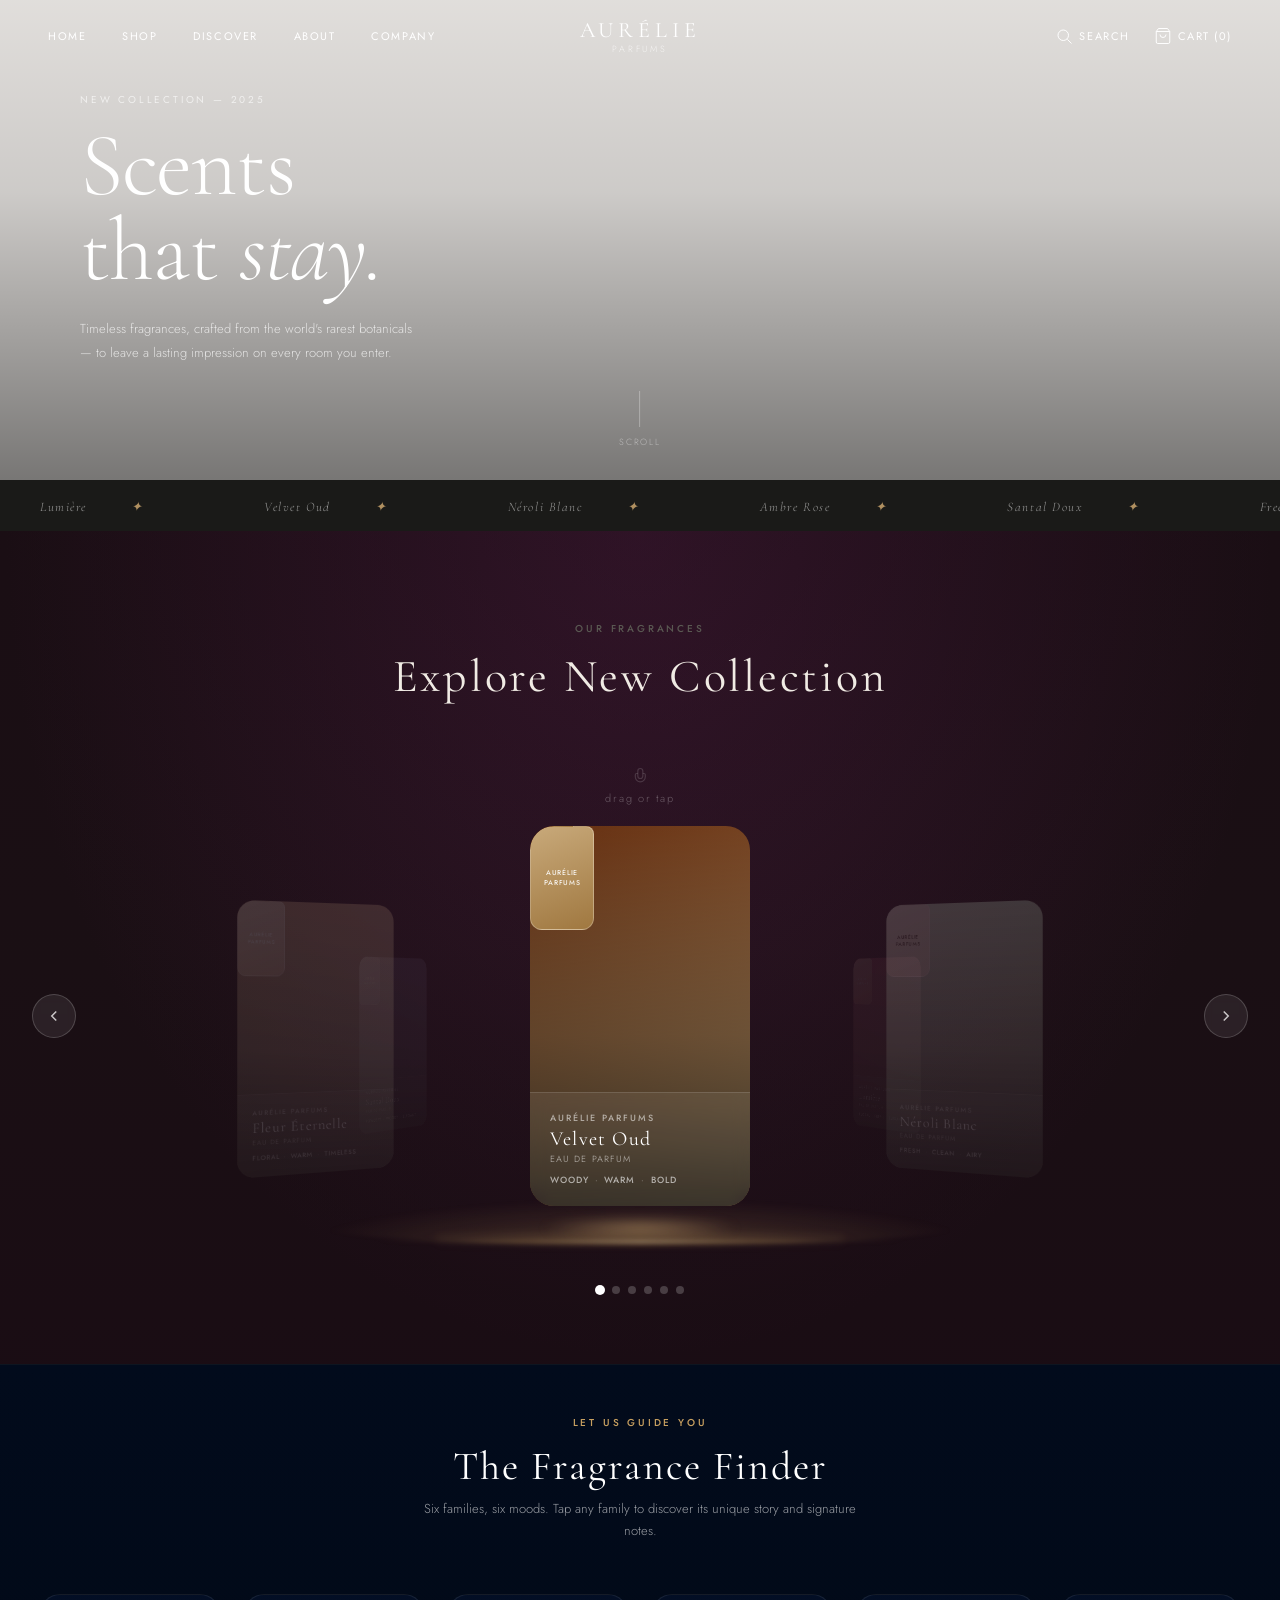
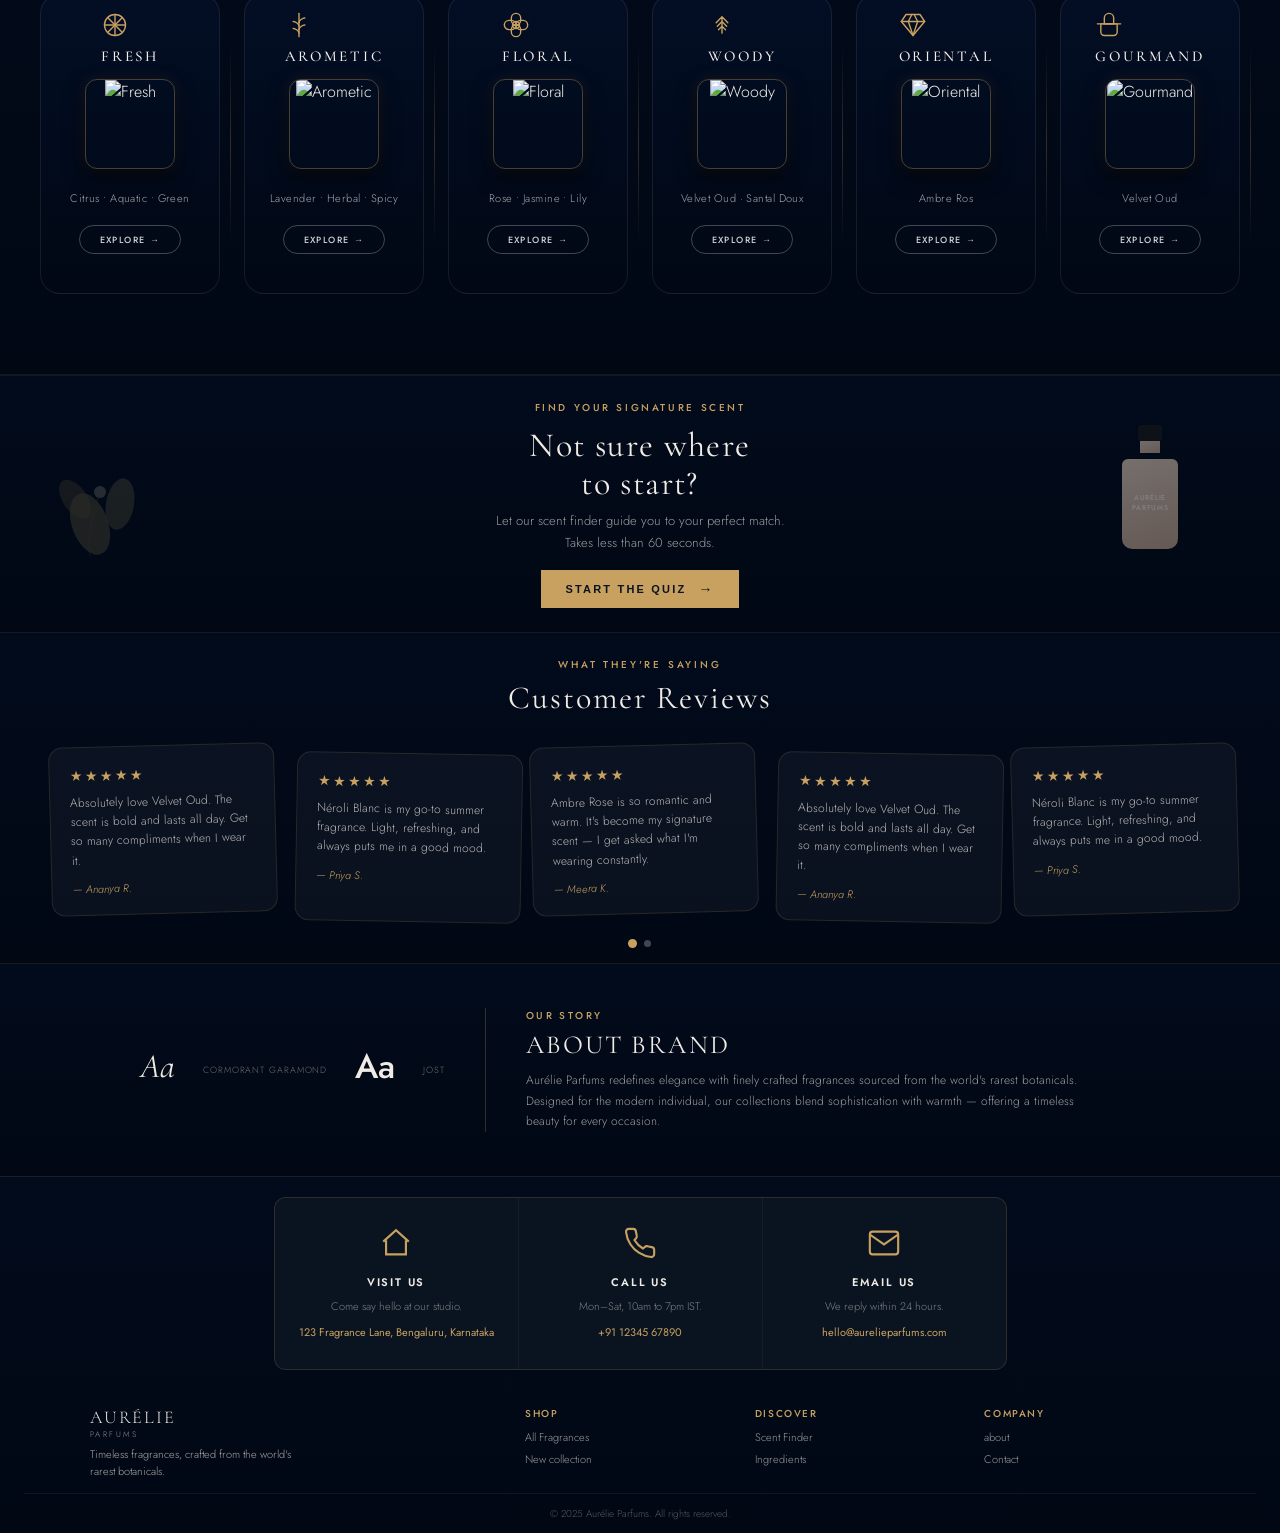
==== index.html @ 48ff84d4 "Add files via upload" ====
<!DOCTYPE html>
<html lang="en">
<head>
  <meta charset="UTF-8" />
  <meta name="viewport" content="width=device-width, initial-scale=1.0" />
  <title>Aurélie Parfums</title>
  <link rel="preconnect" href="https://fonts.googleapis.com" />
  <link rel="preconnect" href="https://fonts.gstatic.com" crossorigin />
  <link href="https://fonts.googleapis.com/css2?family=Cormorant+Garamond:ital,wght@0,300;0,400;0,500;1,300;1,400&family=Jost:wght@300;400;500&display=swap" rel="stylesheet" />
  <link rel="stylesheet" href="perfume.css">

  </head>
<body>
 
  <!-- ═══════════════════════════════════════════════ -->
  <!--  NAVBAR                                         -->
  <!-- ═══════════════════════════════════════════════ -->
  <nav id="navbar" class="transparent">
 
    <!-- Left links -->
    <div class="nav-left">
      <a href="index.html">Home</a>
      <a href="shop.html">Shop</a>
      <a href="#discover">Discover</a>
      <a href="#about-brand">about</a>
      <a href="#site-footer">company</a>
    </div>
 
    <!-- Center logo -->
    <a href="#" class="nav-logo">
      Aurélie
      <span>Parfums</span>
    </a>
 
    <!-- Right icons -->
    <div class="nav-right nav-text-links">
      <!-- Search -->
      <a href="#" class="nav-icon" aria-label="Search">
        <svg viewBox="0 0 24 24" aria-hidden="true">
          <circle cx="11" cy="11" r="7"/>
          <line x1="16.5" y1="16.5" x2="22" y2="22"/>
        </svg>
        Search
      </a>
     
      <!-- Cart -->
      <a href="#" class="nav-icon" aria-label="Cart">
        <svg viewBox="0 0 24 24" aria-hidden="true">
          <path d="M6 2L3 6v14a2 2 0 0 0 2 2h14a2 2 0 0 0 2-2V6l-3-4z"/>
          <line x1="3" y1="6" x2="21" y2="6"/>
          <path d="M16 10a4 4 0 0 1-8 0"/>
        </svg>
        Cart (0)
      </a>
    </div>
 
    <!-- Mobile hamburger -->
    <button class="hamburger" id="hamburger" aria-label="Open menu" aria-expanded="false">
      <span></span>
      <span></span>
      <span></span>
    </button>
  </nav>
 
  <!-- ═══════════════════════════════════════════════ -->
  <!--  MOBILE MENU DRAWER                             -->
  <!-- ═══════════════════════════════════════════════ -->
  <div class="mobile-menu-backdrop" id="mobileMenuBackdrop"></div>

  <div class="mobile-menu" id="mobileMenu" role="dialog" aria-modal="true" aria-label="Navigation">
    <button class="mobile-close" id="mobileClose" aria-label="Close menu">&#x2715;</button>
    <a href="shop.html"        onclick="closeMobileMenu()">Shop</a>
    <a href="#discover"    onclick="closeMobileMenu()">Discover</a>
    <a href="#ingredients" onclick="closeMobileMenu()">Ingredients</a>
    <a href="#about-brand"     onclick="closeMobileMenu()">about</a>
  </div>
 
  <!-- ═══════════════════════════════════════════════ -->
  <!--  HERO SECTION                                   -->
  <!-- ═══════════════════════════════════════════════ -->
  <section class="hero" id="home" aria-label="Hero — Scents that stay">
 
    <!--
      ╔══════════════════════════════════════════════╗
      ║  REPLACE src WITH YOUR OWN VIDEO FILE PATH   ║
      ║  e.g. src="./videos/hero-perfume.mp4"        ║
      ║                                              ║
      ║  Tips:                                       ║
      ║  • Use .mp4 (H.264) for best compatibility   ║
      ║  • Add a .webm source for modern browsers    ║
      ║  • poster = first frame image (optional)     ║
      ║  • Ideal resolution: 1920×1080 or 2560×1440  ║
      ╚══════════════════════════════════════════════╝
    -->
    <video
      class="hero-video"
      id="heroVideo"
      autoplay
      muted
      loop
      playsinline
      preload="auto"
      
      aria-hidden="true"
    >
      <source src="img/video.mp4" type="video/mp4" />
      <source src="img/video.mp4" type="video/webm" />
    </video>
 
    <!-- gradient overlay -->
    <div class="hero-overlay" aria-hidden="true"></div>
 
    <!-- hero text + CTA -->
    <div class="hero-content">
      <div class="hero-text">
        <p class="hero-eyebrow">New collection — 2025</p>
 
        <h1 class="hero-headline">
          Scents<br>
          that <em>stay.</em>
        </h1>
 
        <p class="hero-sub">
          Timeless fragrances, crafted from the world's rarest botanicals — to leave a lasting impression on every room you enter.
        </p>
 
        
      </div>
 
      
 
  
 
    <!-- scroll cue -->
    <div class="scroll-hint" aria-hidden="true">
      <div class="scroll-line"></div>
      Scroll
    </div>
 
  </section>
 
  <!-- ═══════════════════════════════════════════════ -->
  <!--  MARQUEE STRIP                                  -->
  <!-- ═══════════════════════════════════════════════ -->
  <div class="marquee-strip" aria-hidden="true">
    <div class="marquee-track">
      <!-- duplicated so it loops seamlessly -->
      <span>Lumière <span class="marquee-dot">✦</span></span>
      <span>Velvet Oud <span class="marquee-dot">✦</span></span>
      <span>Néroli Blanc <span class="marquee-dot">✦</span></span>
      <span>Ambre Rose <span class="marquee-dot">✦</span></span>
      <span>Santal Doux <span class="marquee-dot">✦</span></span>
      <span>Free shipping on orders over ₹1500 <span class="marquee-dot">✦</span></span>
      <span>Sample with every order <span class="marquee-dot">✦</span></span>
      <span>Lumière <span class="marquee-dot">✦</span></span>
      <span>Velvet Oud <span class="marquee-dot">✦</span></span>
      <span>Néroli Blanc <span class="marquee-dot">✦</span></span>
      <span>Ambre Rose <span class="marquee-dot">✦</span></span>
      <span>Santal Doux <span class="marquee-dot">✦</span></span>
      <span>Free shipping on orders over ₹1500 <span class="marquee-dot">✦</span></span>
      <span>Sample with every order <span class="marquee-dot">✦</span></span>
    </div>
  </div>

  <!-- ═══════════════════════════════════════════════
     3D COLLECTION CAROUSEL
═══════════════════════════════════════════════ -->
<section id="collection">

  <!--
  ╔══════════════════════════════════════════════════════╗
  ║  BACKGROUND VIDEO                                    ║
  ║  ★ Replace src with your video file                  ║
  ║    e.g. src="img/collection-bg.mp4"                  ║
  ║  Keep autoplay muted loop playsinline — required     ║
  ╚══════════════════════════════════════════════════════╝
  -->
  <video
    class="collection-bg-video"
    autoplay muted loop playsinline
    aria-hidden="true"
  >
    <source src="img2/12426698-uhd_3840_2160_30fps.mp4" type="video/mp4" />
  </video>
  <div class="collection-bg-overlay" aria-hidden="true"></div>

  <p class="eyebrow">Our Fragrances</p>
  <h2 class="section-title" style="color:#f0ebe4">Explore New Collection</h2>

  <div class="carousel-stage" id="carouselStage">
    <div class="touch-hint" aria-hidden="true">
      <svg viewBox="0 0 24 24"><path d="M9 12c0 1.66 1.34 3 3 3s3-1.34 3-3V6c0-1.66-1.34-3-3-3S9 4.34 9 6v6z"/><path d="M15 9h1.5c.83 0 1.5.67 1.5 1.5V13c0 3.31-2.69 6-6 6s-6-2.69-6-6v-2.5C6 9.67 6.67 9 7.5 9H9"/></svg>
      drag or tap
    </div>
    <button class="c-arrow left"  id="cLeft"  aria-label="Previous"><svg viewBox="0 0 24 24"><polyline points="15 18 9 12 15 6"/></svg></button>
    <button class="c-arrow right" id="cRight" aria-label="Next"><svg viewBox="0 0 24 24"><polyline points="9 18 15 12 9 6"/></svg></button>

    <!-- ══════════════════════════════════════════════════════
         ★★★ PERFUME CARDS — ADD YOUR IMAGES HERE ★★★
         
         Each card has 2 image slots:
         
         [A] card-bg → full bleed BACKGROUND of the card
             Use a mood/floral/atmospheric photo
             style="background-image:url('img/lumiere-bg.jpg')"
             If no image: keep the gradient as fallback
         
         [B] card-bottle → your BOTTLE PHOTO (PNG preferred)
             <img class="card-bottle-img" src="img/lumiere.png">
             If no image: delete the <img> and uncomment
             the bottle-shape div below it
         
         data-id MUST match the key in PERFUMES{} in JS
    ═══════════════════════════════════════════════════════ -->

    <!-- ─── CARD 1 : Velvet Oud ─────────────────────── -->
    <div class="perf-card-3d" data-id="velvet-oud" tabindex="0" role="button" aria-label="Velvet Oud" aria-expanded="false">
      <!-- [A] BACKGROUND: change url() to your image path -->
      <div class="card-bg" style="background:linear-gradient(160deg,#6a3010,#c8a97a);
        /* ★ UNCOMMENT + change path when you have image:
        background-image:url('img/velvet-oud-bg.jpg');
        background-size:cover; background-position:center; */
      "></div>
      <div class="card-overlay"></div>
      <!-- [B] BOTTLE: replace src with your bottle photo -->
      <div class="card-bottle">
        <img class="card-bottle-img"
          src="img2/1.jpg"
          alt="Velvet Oud"
          onerror="this.style.display='none';this.nextElementSibling.style.display='flex'"
        />
        <!-- fallback shown if image missing -->
        <div class="card-bottle-shape" style="display:none;background:linear-gradient(160deg,#c8a97a,#a07840)">
          <div class="card-bottle-cap"></div>
          <span class="card-bottle-text">AURÉLIE<br>Parfums</span>
        </div>
      </div>
      <div class="card-label">
        <p class="card-brand">Aurélie Parfums</p>
        <p class="card-name">Velvet Oud</p>
        <p class="card-type">Eau de Parfum</p>
        <div class="card-tags">
          <span class="card-tag">Woody</span><span class="card-tag">Warm</span><span class="card-tag">Bold</span>
        </div>
      </div>
    </div>

    <!-- ─── CARD 2 : Néroli Blanc ──────────────────── -->
    <div class="perf-card-3d" data-id="neroli-blanc" tabindex="0" role="button" aria-label="Néroli Blanc" aria-expanded="false">
      <div class="card-bg" style="background:linear-gradient(160deg,#d0e8d0,#cfc4b4);
        /* ★ background-image:url('img/neroli-bg.jpg'); */
      "></div>
      <div class="card-overlay"></div>
      <div class="card-bottle">
        <img class="card-bottle-img" src="img2/2.jpg" alt="Néroli Blanc"
          onerror="this.style.display='none';this.nextElementSibling.style.display='flex'" />
        <div class="card-bottle-shape" style="display:none;background:linear-gradient(160deg,#e8e0d4,#cfc4b4)">
          <div class="card-bottle-cap"></div>
          <span class="card-bottle-text" style="color:rgba(60,50,40,0.9)">AURÉLIE<br>Parfums</span>
        </div>
      </div>
      <div class="card-label">
        <p class="card-brand">Aurélie Parfums</p>
        <p class="card-name">Néroli Blanc</p>
        <p class="card-type">Eau de Parfum</p>
        <div class="card-tags">
          <span class="card-tag">Fresh</span><span class="card-tag">Clean</span><span class="card-tag">Airy</span>
        </div>
      </div>
    </div>

    <!-- ─── CARD 3 : Lumière  (BEST SELLER) ───────── -->
    <div class="perf-card-3d featured" data-id="lumiere" tabindex="0" role="button" aria-label="Lumière" aria-expanded="false">
      
      <div class="card-bg" style="background:linear-gradient(160deg,#c85070,#f5c4b3);
        /* ★ background-image:url('img/lumiere-bg.jpg'); */
      "></div>
      <div class="card-overlay"></div>
      <div class="card-bottle">
        <img class="card-bottle-img" src="img2/3.jpg" alt="Lumière"
          onerror="this.style.display='none';this.nextElementSibling.style.display='flex'" />
        <div class="card-bottle-shape" style="display:none;background:linear-gradient(160deg,#f5c4b3,#e09080)">
          <div class="card-bottle-cap"></div>
          <span class="card-bottle-text">AURÉLIE<br>Parfums</span>
        </div>
      </div>
      <div class="card-label">
        <p class="card-brand">Aurélie Parfums</p>
        <p class="card-name">Lumière</p>
        <p class="card-type">Eau de Parfum</p>
        <div class="card-tags">
          <span class="card-tag">Floral</span><span class="card-tag">Fresh</span><span class="card-tag">Elegant</span>
        </div>
      </div>
    </div>

    <!-- ─── CARD 4 : Ambre Rose ────────────────────── -->
    <div class="perf-card-3d" data-id="ambre-rose" tabindex="0" role="button" aria-label="Ambre Rose" aria-expanded="false">
      <div class="card-bg" style="background:linear-gradient(160deg,#c87840,#d4a870);
        /* ★ background-image:url('img/ambre-rose-bg.jpg'); */
      "></div>
      <div class="card-overlay"></div>
      <div class="card-bottle">
        <img class="card-bottle-img" src="img2/4.jpg" alt="Ambre Rose"
          onerror="this.style.display='none';this.nextElementSibling.style.display='flex'" />
        <div class="card-bottle-shape" style="display:none;background:linear-gradient(160deg,#d4a870,#b08040)">
          <div class="card-bottle-cap"></div>
          <span class="card-bottle-text">AURÉLIE<br>Parfums</span>
        </div>
      </div>
      <div class="card-label">
        <p class="card-brand">Aurélie Parfums</p>
        <p class="card-name">Ambre Rose</p>
        <p class="card-type">Eau de Parfum</p>
        <div class="card-tags">
          <span class="card-tag">Oriental</span><span class="card-tag">Warm</span><span class="card-tag">Romantic</span>
        </div>
      </div>
    </div>

    <!-- ─── CARD 5 : Santal Doux ──────────────────── -->
    <div class="perf-card-3d" data-id="santal-doux" tabindex="0" role="button" aria-label="Santal Doux" aria-expanded="false">
      <div class="card-bg" style="background:linear-gradient(160deg,#8878a8,#c8c0d8);
        /* ★ background-image:url('img/santal-bg.jpg'); */
      "></div>
      <div class="card-overlay"></div>
      <div class="card-bottle">
        <img class="card-bottle-img" src="img2/5.jpg" alt="Santal Doux"
          onerror="this.style.display='none';this.nextElementSibling.style.display='flex'" />
        <div class="card-bottle-shape" style="display:none;background:linear-gradient(160deg,#c8c0d8,#9888b8)">
          <div class="card-bottle-cap"></div>
          <span class="card-bottle-text">AURÉLIE<br>Parfums</span>
        </div>
      </div>
      <div class="card-label">
        <p class="card-brand">Aurélie Parfums</p>
        <p class="card-name">Santal Doux</p>
        <p class="card-type">Eau de Parfum</p>
        <div class="card-tags">
          <span class="card-tag">Powdery</span><span class="card-tag">Woody</span><span class="card-tag">Elegant</span>
        </div>
      </div>
    </div>

    <!-- ─── CARD 6 : Fleur Éternelle ──────────────── -->
    <div class="perf-card-3d" data-id="fleur-eternelle" tabindex="0" role="button" aria-label="Fleur Éternelle" aria-expanded="false">
      <div class="card-bg" style="background:linear-gradient(160deg,#c09878,#e8d4c0);
        /* ★ background-image:url('img/fleur-bg.jpg'); */
      "></div>
      <div class="card-overlay"></div>
      <div class="card-bottle">
        <img class="card-bottle-img" src="img2/6.jpg" alt="Fleur Éternelle"
          onerror="this.style.display='none';this.nextElementSibling.style.display='flex'" />
        <div class="card-bottle-shape" style="display:none;background:linear-gradient(160deg,#e8d4c0,#c8a890)">
          <div class="card-bottle-cap"></div>
          <span class="card-bottle-text">AURÉLIE<br>Parfums</span>
        </div>
      </div>
      <div class="card-label">
        <p class="card-brand">Aurélie Parfums</p>
        <p class="card-name">Fleur Éternelle</p>
        <p class="card-type">Eau de Parfum</p>
        <div class="card-tags">
          <span class="card-tag">Floral</span><span class="card-tag">Warm</span><span class="card-tag">Timeless</span>
        </div>
      </div>
    </div>

    <!-- platform base ring -->
    <div class="platform-base" aria-hidden="true">
      <div class="platform-ring"></div>
      <div class="platform-glow" id="platformGlow"></div>
    </div>
  </div><!-- /carousel-stage -->

  <div class="c-dots" id="cDots"></div>

  <!-- Expand panel -->
  <div id="expand-panel" role="region" aria-live="polite">
    <div class="expand-layout" id="expandLayout">
      <button class="expand-close" id="expandClose" aria-label="Close">&#x2715;</button>



      <div class="expand-features" id="expandFeatures">
        <div class="features-track" id="featuresTrack">

          <div class="feature-slide" id="fSlide1">
            <p class="expand-eyebrow"  id="expEyebrow">Eau de Parfum</p>
            <h3 class="expand-name"   id="expName">—</h3>
            <p class="expand-subtype" id="expSubtype">50ml · 100ml</p>
            <p class="expand-desc"    id="expDesc"></p>
            <div class="expand-notes" id="expNotes"></div>
            <div class="expand-price-row">
              <span class="expand-price" id="expPrice">₹4,200</span>
              <button class="btn-cart">Add to Cart</button>
              <button class="btn-sample">Try Sample · ₹299</button>
            </div>
          </div>

          <div class="feature-slide" id="fSlide2">
            <p class="slide-heading">Scent Pyramid</p>
            <p class="slide-sub">The notes journey</p>
            <div class="pyramid-row"><span class="pyramid-label">Top</span><div class="pyramid-tags" id="pyrTop"></div></div>
            <div class="pyramid-row"><span class="pyramid-label">Heart</span><div class="pyramid-tags" id="pyrHeart"></div></div>
            <div class="pyramid-row"><span class="pyramid-label">Base</span><div class="pyramid-tags" id="pyrBase"></div></div>
            <p class="pyramid-note" id="pyrNote"></p>
          </div>

          <div class="feature-slide" id="fSlide3">
            <p class="slide-heading">About this scent</p>
            <p class="slide-sub">Wear it your way</p>
            <div class="detail-grid" id="detailGrid"></div>
          </div>

        </div>

        
        <div class="scroll-hint-arrow" id="scrollHint">
          <svg viewBox="0 0 24 24"><polyline points="6 9 12 15 18 9"/></svg>scroll
        </div>
      </div>
    </div>
  </div>
</section>

<!-- ═══════════════════════════════════════════════
     fragrance finder
═══════════════════════════════════════════════ -->
<div id="discover">
<section id="fragrance-finder">
  <p class="ff-eyebrow">Let Us Guide You</p>
  <h2 class="ff-title">The Fragrance Finder</h2>
  <p class="ff-sub">Six families, six moods. Tap any family to discover its unique story and signature notes.</p>
 
  <div class="ff-stage" id="ffStage">
    <!-- Navigation arrows (hidden on desktop grid, shown on mobile track) -->
    <button class="ff-arrow left" id="ffLeft" aria-label="Previous"><svg viewBox="0 0 24 24"><polyline points="15 18 9 12 15 6"/></svg></button>
    <button class="ff-arrow right" id="ffRight" aria-label="Next"><svg viewBox="0 0 24 24"><polyline points="9 18 15 12 9 6"/></svg></button>
 
    <div class="ff-track" id="ffTrack">
 
  
<!-- FRESH -->
<div class="ff-card-wrap" data-id="fresh">

  <div class="ff-card">

    <!-- FRONT -->
    <div class="ff-face ff-front">

      <div class="ff-column">

        <div class="ff-header">
          <div class="ff-icon-svg">
            <svg viewBox="0 0 24 24"
                 fill="none"
                 stroke="currentColor"
                 stroke-width="1.2"
                 stroke-linecap="round"
                 stroke-linejoin="round">

              <circle cx="12" cy="12" r="9"/>
              <line x1="12" y1="3" x2="12" y2="21"/>
              <line x1="3" y1="12" x2="21" y2="12"/>
              <path d="M18.36 5.64L5.64 18.36"/>
              <path d="M18.36 18.36L5.64 5.64"/>

            </svg>
          </div>

          <h3 class="ff-family-title">
            FRESH
          </h3>
        </div>

        <div class="ff-image-wrap">
          <img class="ff-circle-img"
               src="img2/citrus_bg.jpg"
               alt="Fresh" />
        </div>

        <p class="ff-notes-text">
          Citrus • Aquatic • Green
        </p>

        <button class="ff-btn-explore"
                onclick="event.stopPropagation(); openFromResult('neroli-blanc')">
          EXPLORE →
        </button>

      </div>

    </div>

    <!-- BACK -->
    <div class="ff-face ff-back">

      <p class="ff-back-eyebrow">
        Floral Family
      </p>

      <h3 class="ff-back-title">
        Romantic &amp; Feminine
      </h3>

      <p class="ff-back-desc">
        Roses, jasmine and peony bloom into
        something graceful — soft confidence
        worn like a second skin.
      </p>

      <div class="ff-back-notes">
        <span class="ff-back-note">Rose</span>
        <span class="ff-back-note">Jasmine</span>
        <span class="ff-back-note">Peony</span>
      </div>

      <p class="ff-back-hint">
        Tap to flip back
      </p>

    </div>

  </div>

</div>

      
 
      <!-- AROMATIC -->
       
<div class="ff-card-wrap" data-id="arometic">

  <div class="ff-card">

    <!-- FRONT -->
    <div class="ff-face ff-front">

      <div class="ff-column">

        <div class="ff-header">
          <div class="ff-icon-svg">
            <svg viewBox="0 0 24 24" fill="none" stroke="currentColor" stroke-width="1.2" stroke-linecap="round" stroke-linejoin="round">
                <path d="M12 2v20"/>
                <path d="M17 6c-2 0-5 2-5 4"/>
                <path d="M7 9c2 0 5 2 5 4"/>
                <path d="M17 12c-2 0-5 2-5 4"/>
                <path d="M7 15c2 0 5 2 5 4"/>
              </svg>
          </div>

          <h3 class="ff-family-title">
            AROMETIC
          </h3>
        </div>

        <div class="ff-image-wrap">
          <img class="ff-circle-img"
               src="img2/powdery_bg.jpg"
               alt="Arometic" />
        </div>

        <p class="ff-notes-text">
          Lavender • Herbal • Spicy
        </p>

        <button class="ff-btn-explore"
                onclick="event.stopPropagation(); openFromResult('neroli-blanc')">
          EXPLORE →
        </button>

      </div>

    </div>

    <!-- BACK -->
    <div class="ff-face ff-back">

      <p class="ff-back-eyebrow">
        Arometic Family
      </p>

      <h3 class="ff-back-title">
        Herbal &amp; Grounding
      </h3>

      <p class="ff-back-desc">
        Lavender, sage and spice create a crisp, grounded aromatic
        signature — sharp yet calming.
      </p>

      <div class="ff-back-notes">
        <span class="ff-back-note">Lavender</span>
        <span class="ff-back-note">Sage</span>
        <span class="ff-back-note">Rosemary</span>
      </div>

      <p class="ff-back-hint">
        Tap to flip back
      </p>

    </div>

  </div>

</div>
 
      <!-- FLORAL -->

      <div class="ff-card-wrap" data-id="floral">

  <div class="ff-card">

    <!-- FRONT -->
    <div class="ff-face ff-front">

      <div class="ff-column">

        <div class="ff-header">
          <div class="ff-icon-svg">
              <svg viewBox="0 0 24 24" fill="none" stroke="currentColor" stroke-width="1.2" stroke-linecap="round" stroke-linejoin="round">
                <circle cx="12" cy="12" r="3"/>
                <path d="M12 2a4 4 0 0 1 4 4v2a4 4 0 0 1-8 0V6a4 4 0 0 1 4-4z"/>
                <path d="M12 22a4 4 0 0 1-4-4v-2a4 4 0 0 1 8 0v2a4 4 0 0 1-4 4z"/>
                <path d="M2 12a4 4 0 0 1 4-4h2a4 4 0 0 1 0 8H6a4 4 0 0 1-4-4z"/>
                <path d="M22 12a4 4 0 0 1-4 4h-2a4 4 0 0 1 0-8h2a4 4 0 0 1 4 4z"/>
              </svg>
          </div>

          <h3 class="ff-family-title">
            FLORAL
          </h3>
        </div>

        <div class="ff-image-wrap">
          <img class="ff-circle-img"
               src="img2/floral_bg.jpg"
               alt="Floral" />
        </div>

        <p class="ff-notes-text">
          Rose • Jasmine • Lily
        </p>

        <button class="ff-btn-explore"
                onclick="event.stopPropagation(); openFromResult('neroli-blanc')">
          EXPLORE →
        </button>

      </div>

    </div>

    <!-- BACK -->
    <div class="ff-face ff-back">

      <p class="ff-back-eyebrow">
        Floral Family
      </p>

      <h3 class="ff-back-title">
        Romantic &amp; Feminine
      </h3>

      <p class="ff-back-desc">
        Roses, jasmine and peony bloom into something graceful — soft confidence worn like a second skin
      </p>

      <div class="ff-back-notes">
        <span class="ff-back-note">Rose</span>
        <span class="ff-back-note">Jasmine</span>
        <span class="ff-back-note">Peony</span>
      </div>

      <p class="ff-back-hint">
        Tap to flip back
      </p>

    </div>

  </div>

</div>

      <!-- WOODY -->
      <div class="ff-card-wrap" data-id="woody">

  <div class="ff-card">

    <!-- FRONT -->
    <div class="ff-face ff-front">

      <div class="ff-column">

        <div class="ff-header">
          <div class="ff-icon-svg">
              
              <svg viewBox="0 0 24 24" fill="none" stroke="currentColor" stroke-width="1.2" stroke-linecap="round" stroke-linejoin="round">
                <path d="M12 19V5M12 5L7 10M12 5L17 10M12 9L8 13M12 9L16 13M12 13L9 16M12 13L15 16"/>
              </svg>
          </div>

          <h3 class="ff-family-title">
            WOODY
          </h3>
        </div>

        <div class="ff-image-wrap">
          <img class="ff-circle-img"
               src="img2/woody_bg.jpg"
               alt="Woody" />
        </div>

        <p class="ff-notes-text">
          Velvet Oud · Santal Doux
        </p>

        <button class="ff-btn-explore"
                onclick="event.stopPropagation(); openFromResult('neroli-blanc')">
          EXPLORE →
        </button>

      </div>

    </div>

    <!-- BACK -->
    <div class="ff-face ff-back">

      <p class="ff-back-eyebrow">
        Woody Family
      </p>

      <h3 class="ff-back-title">
        Grounded &amp; Powerful
      </h3>

      <p class="ff-back-desc">
        Ancient forests, rare oud and warm cedar — for those who command every room they enter.
        
      </p>

      <div class="ff-back-notes">
        <span class="ff-back-note">Oud</span>
        <span class="ff-back-note">Cedar</span>
        <span class="ff-back-note">Sandalwood</span>
      </div>

      <p class="ff-back-hint">
        Tap to flip back
      </p>

    </div>

  </div>

</div>

 
      <!-- ORIENTAL -->
      <div class="ff-card-wrap" data-id="oriental">

  <div class="ff-card">

    <!-- FRONT -->
    <div class="ff-face ff-front">

      <div class="ff-column">

        <div class="ff-header">
          <div class="ff-icon-svg">
             
              <svg viewBox="0 0 24 24" fill="none" stroke="currentColor" stroke-width="1.2" stroke-linecap="round" stroke-linejoin="round">
                <path d="M6 3h12l4 6-10 12L2 9z"/>
                <path d="M11 3L8 9l4 12 4-12-3-6"/>
                <path d="M2 9h20"/>
              </svg>
          </div>

          <h3 class="ff-family-title">
            ORIENTAL
          </h3>
        </div>

        <div class="ff-image-wrap">
          <img class="ff-circle-img"
               src="img2/oriental_bg.jpg"
               alt="Oriental" />
        </div>

        <p class="ff-notes-text">
          Ambre Ros
        </p>

        <button class="ff-btn-explore"
                onclick="event.stopPropagation(); openFromResult('neroli-blanc')">
          EXPLORE →
        </button>

      </div>

    </div>

    <!-- BACK -->
    <div class="ff-face ff-back">

      <p class="ff-back-eyebrow">
        Oriental Family
      </p>

      <h3 class="ff-back-title">
        Rich &amp; Seductive
      </h3>

      <p class="ff-back-desc">
        Warm amber, vanilla and exotic spice blend into something unforgettably intimate.
      </p>

      <div class="ff-back-notes">
        <span class="ff-back-note">Amber</span>
        <span class="ff-back-note">Vanilla</span>
        <span class="ff-back-note">Tonka</span>
      </div>

      <p class="ff-back-hint">
        Tap to flip back
      </p>

    </div>

  </div>

</div>

 
      <!-- GOURMAND -->
        <div class="ff-card-wrap" data-id="giurmand">

  <div class="ff-card">

    <!-- FRONT -->
    <div class="ff-face ff-front">

      <div class="ff-column">

        <div class="ff-header">
          <div class="ff-icon-svg">
              <svg viewBox="0 0 24 24" fill="none" stroke="currentColor" stroke-width="1.2" stroke-linecap="round" stroke-linejoin="round">
                <path d="M5 11h14v7a3 3 0 0 1-3 3H8a3 3 0 0 1-3-3v-7z"/>
                <path d="M12 2a4 4 0 0 1 4 4v5H8V6a4 4 0 0 1 4-4z"/>
                <line x1="2" y1="11" x2="22" y2="11"/>
              </svg>
          </div>

          <h3 class="ff-family-title">
            GOURMAND
          </h3>
        </div>

        <div class="ff-image-wrap">
          <img class="ff-circle-img"
               src="img2/Vanilla and Pink Pepper.jpg"
               alt="Gourmand" />
        </div>

        <p class="ff-notes-text">
          Velvet Oud 
        </p>

        <button class="ff-btn-explore"
                onclick="event.stopPropagation(); openFromResult('neroli-blanc')">
          EXPLORE →
        </button>

      </div>

    </div>

    <!-- BACK -->
    <div class="ff-face ff-back">

      <p class="ff-back-eyebrow">
        Gourmand Family
      </p>

      <h3 class="ff-back-title">
        Bold &amp; Intoxicating
      </h3>

      <p class="ff-back-desc">
        ardamom, black pepper and cinnamon ignite a fire that lingers long after you leave the room.
      </p>

      <div class="ff-back-notes">
        <span class="ff-back-note">Cardamon</span>
        <span class="ff-back-note">Pepper</span>
        <span class="ff-back-note">Cinnamon</span>
      </div>

      <p class="ff-back-hint">
        Tap to flip back
      </p>

    </div>

  </div>

</div>
</div>
</div>
 
  <div class="ff-dots" id="ffDots"></div>
</section>



<!-- ═══════════════════════════════════════════════
     QUIZ BANNER
═══════════════════════════════════════════════ -->
<div id="quiz-section">
  <div class="quiz-floral-left" aria-hidden="true">
    <svg class="floral-svg" viewBox="0 0 200 200" fill="none">
      <ellipse cx="60" cy="120" rx="18" ry="32" fill="#c8b8d8" opacity="0.7" transform="rotate(-20 60 120)"/>
      <ellipse cx="90" cy="100" rx="14" ry="26" fill="#d4c4e4" opacity="0.6" transform="rotate(10 90 100)"/>
      <ellipse cx="45" cy="95"  rx="12" ry="22" fill="#b8a8cc" opacity="0.5" transform="rotate(-35 45 95)"/>
      <circle cx="70" cy="88" r="6" fill="#fff" opacity="0.9"/>
      <path d="M60 152 Q55 130 70 88" stroke="#9a9690" stroke-width="1.2" fill="none" opacity="0.5"/>
    </svg>
  </div>
  <div class="quiz-floral-right" aria-hidden="true">
    <div style="position:relative;width:80px;height:130px;display:flex;align-items:center;justify-content:center">
      <div style="width:56px;height:90px;background:linear-gradient(160deg,#e8d4c0,#c8a890);border-radius:6px 6px 10px 10px;position:relative;display:flex;align-items:center;justify-content:center">
        <div style="position:absolute;top:-20px;left:50%;transform:translateX(-50%);width:20px;height:14px;background:linear-gradient(160deg,#e8d4c0,#c8a890);border-radius:3px 3px 0 0"></div>
        <div style="position:absolute;top:-34px;left:50%;transform:translateX(-50%);width:24px;height:16px;background:#1a1a18;border-radius:3px"></div>
        <span style="font-size:7px;font-weight:500;letter-spacing:0.1em;text-transform:uppercase;color:rgba(255,255,255,0.85);text-align:center;line-height:1.4">AURÉLIE<br>Parfums</span>
      </div>
    </div>
  </div>
  <div class="quiz-center">
    <p class="quiz-eyebrow">Find your signature scent</p>
    <h2 class="quiz-headline">Not sure where<br>to start?</h2>
    <p class="quiz-sub">Let our scent finder guide you to your perfect match.<br>Takes less than 60 seconds.</p>
    <button class="btn-quiz-start" id="openQuizBtn">Start the quiz <span class="arrow">→</span></button>
  </div>
</div>


<!-- ═══════════════════════════════════════════════
     QUIZ MODAL
═══════════════════════════════════════════════ -->
<div id="quiz-modal" role="dialog" aria-modal="true">
  <div class="quiz-box">
    <button class="quiz-box-close" id="closeQuizBtn">&#x2715;</button>
    <div class="quiz-progress-bar"><div class="quiz-progress-fill" id="quizProgress" style="width:20%"></div></div>
    <div class="quiz-step active" data-step="1">
      <p class="quiz-q-num">Question 1 of 5</p><p class="quiz-question">Who are you shopping for?</p>
      <div class="quiz-options">
        <button class="quiz-opt" data-val="women"><span class="quiz-opt-icon">🌸</span><span class="quiz-opt-text"><span class="quiz-opt-label">Myself — Women</span><span class="quiz-opt-hint">Feminine, personal choice</span></span></button>
        <button class="quiz-opt" data-val="men"><span class="quiz-opt-icon">🌿</span><span class="quiz-opt-text"><span class="quiz-opt-label">Myself — Men</span><span class="quiz-opt-hint">Masculine, personal choice</span></span></button>
        <button class="quiz-opt" data-val="gift-her"><span class="quiz-opt-icon">🎁</span><span class="quiz-opt-text"><span class="quiz-opt-label">A gift for her</span><span class="quiz-opt-hint">Someone special in your life</span></span></button>
        <button class="quiz-opt" data-val="gift-him"><span class="quiz-opt-icon">🎀</span><span class="quiz-opt-text"><span class="quiz-opt-label">A gift for him</span><span class="quiz-opt-hint">Someone special in your life</span></span></button>
        <button class="quiz-opt" data-val="unisex"><span class="quiz-opt-icon">✨</span><span class="quiz-opt-text"><span class="quiz-opt-label">We share everything</span><span class="quiz-opt-hint">A unisex signature scent</span></span></button>
      </div>
      <div class="quiz-nav"><span></span><button class="quiz-btn-next" data-next="2" disabled>Continue →</button></div>
    </div>
    <div class="quiz-step" data-step="2">
      <p class="quiz-q-num">Question 2 of 5</p><p class="quiz-question">What's your signature mood?</p>
      <div class="quiz-options">
        <button class="quiz-opt" data-val="romantic"><span class="quiz-opt-icon">🌸</span><span class="quiz-opt-text"><span class="quiz-opt-label">Soft &amp; Romantic</span><span class="quiz-opt-hint">"I want to feel delicate and dreamy"</span></span></button>
        <button class="quiz-opt" data-val="bold"><span class="quiz-opt-icon">🔥</span><span class="quiz-opt-text"><span class="quiz-opt-label">Bold &amp; Sensual</span><span class="quiz-opt-hint">"I want to leave a mark"</span></span></button>
        <button class="quiz-opt" data-val="fresh"><span class="quiz-opt-icon">🌿</span><span class="quiz-opt-text"><span class="quiz-opt-label">Fresh &amp; Free</span><span class="quiz-opt-hint">"I want to feel alive and light"</span></span></button>
        <button class="quiz-opt" data-val="warm"><span class="quiz-opt-icon">🕯️</span><span class="quiz-opt-text"><span class="quiz-opt-label">Warm &amp; Mysterious</span><span class="quiz-opt-hint">"I want depth and power"</span></span></button>
        <button class="quiz-opt" data-val="clean"><span class="quiz-opt-icon">☁️</span><span class="quiz-opt-text"><span class="quiz-opt-label">Clean &amp; Minimal</span><span class="quiz-opt-hint">"Effortless, put-together"</span></span></button>
      </div>
      <div class="quiz-nav"><button class="quiz-btn-back" data-prev="1">← Back</button><button class="quiz-btn-next" data-next="3" disabled>Continue →</button></div>
    </div>
    <div class="quiz-step" data-step="3">
      <p class="quiz-q-num">Question 3 of 5</p><p class="quiz-question">When do you wear fragrance most?</p>
      <div class="quiz-options">
        <button class="quiz-opt" data-val="everyday"><span class="quiz-opt-icon">☀️</span><span class="quiz-opt-text"><span class="quiz-opt-label">Morning / everyday</span><span class="quiz-opt-hint">Subtle, light, all-day wear</span></span></button>
        <button class="quiz-opt" data-val="work"><span class="quiz-opt-icon">💼</span><span class="quiz-opt-text"><span class="quiz-opt-label">Work &amp; meetings</span><span class="quiz-opt-hint">Professional, not overpowering</span></span></button>
        <button class="quiz-opt" data-val="evening"><span class="quiz-opt-icon">🌙</span><span class="quiz-opt-text"><span class="quiz-opt-label">Date nights &amp; evenings</span><span class="quiz-opt-hint">Bold, lasting, memorable</span></span></button>
        <button class="quiz-opt" data-val="occasion"><span class="quiz-opt-icon">🥂</span><span class="quiz-opt-text"><span class="quiz-opt-label">Special occasions</span><span class="quiz-opt-hint">Rare, luxurious, statement</span></span></button>
      </div>
      <div class="quiz-nav"><button class="quiz-btn-back" data-prev="2">← Back</button><button class="quiz-btn-next" data-next="4" disabled>Continue →</button></div>
    </div>
    <div class="quiz-step" data-step="4">
      <p class="quiz-q-num">Question 4 of 5</p><p class="quiz-question">Which notes speak to you?</p>
      <div class="quiz-options grid">
        <button class="quiz-opt" data-val="floral"><span class="quiz-opt-icon">🌹</span><span class="quiz-opt-text"><span class="quiz-opt-label">Floral</span><span class="quiz-opt-hint">Rose, Jasmine, Peony</span></span></button>
        <button class="quiz-opt" data-val="woody"><span class="quiz-opt-icon">🪵</span><span class="quiz-opt-text"><span class="quiz-opt-label">Woody</span><span class="quiz-opt-hint">Oud, Sandalwood, Cedar</span></span></button>
        <button class="quiz-opt" data-val="citrus"><span class="quiz-opt-icon">🍋</span><span class="quiz-opt-text"><span class="quiz-opt-label">Fresh &amp; Citrus</span><span class="quiz-opt-hint">Bergamot, Neroli, Green</span></span></button>
        <button class="quiz-opt" data-val="oriental"><span class="quiz-opt-icon">🌙</span><span class="quiz-opt-text"><span class="quiz-opt-label">Oriental</span><span class="quiz-opt-hint">Vanilla, Amber, Musk</span></span></button>
        <button class="quiz-opt" data-val="powdery"><span class="quiz-opt-icon">🌫️</span><span class="quiz-opt-text"><span class="quiz-opt-label">Powdery</span><span class="quiz-opt-hint">Iris, Violet, Soft Musk</span></span></button>
        <button class="quiz-opt" data-val="spicy"><span class="quiz-opt-icon">🌶️</span><span class="quiz-opt-text"><span class="quiz-opt-label">Spicy &amp; Warm</span><span class="quiz-opt-hint">Pepper, Cardamom, Cinnamon</span></span></button>
      </div>
      <div class="quiz-nav"><button class="quiz-btn-back" data-prev="3">← Back</button><button class="quiz-btn-next" data-next="5" disabled>Continue →</button></div>
    </div>
    <div class="quiz-step" data-step="5">
      <p class="quiz-q-num">Question 5 of 5</p><p class="quiz-question">How do you want to be remembered?</p>
      <div class="quiz-options">
        <button class="quiz-opt" data-val="garden"><span class="quiz-opt-icon">🌺</span><span class="quiz-opt-text"><span class="quiz-opt-label">"She smelled like a garden"</span><span class="quiz-opt-hint">Soft, floral, delicate trail</span></span></button>
        <button class="quiz-opt" data-val="owned"><span class="quiz-opt-icon">👑</span><span class="quiz-opt-text"><span class="quiz-opt-label">"Walked in and owned the room"</span><span class="quiz-opt-hint">Strong, authoritative, lasting</span></span></button>
        <button class="quiz-opt" data-val="magnetic"><span class="quiz-opt-icon">🧲</span><span class="quiz-opt-text"><span class="quiz-opt-label">"Something magnetic about them"</span><span class="quiz-opt-hint">Mysterious, warm, sensual</span></span></button>
        <button class="quiz-opt" data-val="sharp"><span class="quiz-opt-icon">💎</span><span class="quiz-opt-text"><span class="quiz-opt-label">"Clean, sharp, unforgettable"</span><span class="quiz-opt-hint">Crisp, precise, modern</span></span></button>
      </div>
      <div class="quiz-nav"><button class="quiz-btn-back" data-prev="4">← Back</button><button class="quiz-btn-next" data-next="result" disabled>See my matches →</button></div>
    </div>
    <div id="quiz-result">
      <p class="result-headline">Your perfect scents ✦</p>
      <p class="result-sub" id="resultSub">Based on your choices, we found these for you.</p>
      <div class="result-cards" id="resultCards"></div>
      <div class="quiz-retake"><button class="btn-retake" id="retakeBtn">Retake the quiz</button></div>
    </div>
  </div>
</div>
 
 
 <!-- REVIEWS -->
  <section id="reviews">
    <p class="eyebrow" style="color:#c8a060">What They're Saying</p>
    <h2 class="section-title" style="color:#f0ebe4;margin-bottom:24px">Customer Reviews</h2>
    <div class="reviews-stage" id="reviewsStage">
    <button class="reviews-arrow left" id="reviewsLeft" aria-label="Previous reviews">
      <svg viewBox="0 0 24 24"><polyline points="15 18 9 12 15 6"/></svg>
    </button>
    <button class="reviews-arrow right" id="reviewsRight" aria-label="Next reviews">
      <svg viewBox="0 0 24 24"><polyline points="9 18 15 12 9 6"/></svg>
    </button>

    
    <div class="reviews-track" id="reviewsTrack">
         <!-- PAGE 1 : first 5 -->
          
      <div class="review-card">
        <div class="review-stars">★★★★★</div>
        <p class="review-text">Absolutely love Velvet Oud. The scent is bold and lasts all day. Get so many compliments when I wear it.</p>
        <p class="review-author">— Ananya R.</p>
      </div>
      <div class="review-card">
        <div class="review-stars">★★★★★</div>
        <p class="review-text">Néroli Blanc is my go-to summer fragrance. Light, refreshing, and always puts me in a good mood.</p>
        <p class="review-author">— Priya S.</p>
      </div>
      <div class="review-card">
        <div class="review-stars">★★★★★</div>
        <p class="review-text">Ambre Rose is so romantic and warm. It's become my signature scent — I get asked what I'm wearing constantly.</p>
        <p class="review-author">— Meera K.</p>
      </div>
      <div class="review-card">
        <div class="review-stars">★★★★★</div>
        <p class="review-text">Absolutely love Velvet Oud. The scent is bold and lasts all day. Get so many compliments when I wear it.</p>
        <p class="review-author">— Ananya R.</p>
      </div>
      <div class="review-card">
        <div class="review-stars">★★★★★</div>
        <p class="review-text">Néroli Blanc is my go-to summer fragrance. Light, refreshing, and always puts me in a good mood.</p>
        <p class="review-author">— Priya S.</p>
      </div>
    
      
     
      <div class="review-card">
        <div class="review-stars">★★★★★</div>
        <p class="review-text">Ambre Rose is so romantic and warm. It's become my signature scent — I get asked what I'm wearing constantly.</p>
        <p class="review-author">— Meera K.</p>
      </div>
      <div class="review-card">
        <div class="review-stars">★★★★★</div>
        <p class="review-text">Ambre Rose is so romantic and warm. It's become my signature scent — I get asked what I'm wearing constantly.</p>
        <p class="review-author">— Meera K.</p>
      </div>
      <div class="review-card">
        <div class="review-stars">★★★★★</div>
        <p class="review-text">Absolutely love Velvet Oud. The scent is bold and lasts all day. Get so many compliments when I wear it.</p>
        <p class="review-author">— Ananya R.</p>
      </div>
      <div class="review-card">
        <div class="review-stars">★★★★★</div>
        <p class="review-text">Néroli Blanc is my go-to summer fragrance. Light, refreshing, and always puts me in a good mood.</p>
        <p class="review-author">— Priya S.</p>
      </div>
      <div class="review-card">
        <div class="review-stars">★★★★★</div>
        <p class="review-text">Ambre Rose is so romantic and warm. It's become my signature scent — I get asked what I'm wearing constantly.</p>
        <p class="review-author">— Meera K.</p>
      </div>
  
    </div>
    </div>
    
  
  <div class="reviews-dots" id="reviewsDots"></div>
  </section>
</div>
  <!-- ═══════════════════════════════════════════════
     ABOUT BRAND
═══════════════════════════════════════════════ -->

<section id="about-brand">

  <div class="about-brand-grid">

    <!-- LEFT: typography identity -->
    <div class="about-brand-type">
      <p class="about-type-sample about-type-1">Aa</p>
      <p class="about-type-label">Cormorant Garamond</p>
      <p class="about-type-sample about-type-2">Aa</p>
      <p class="about-type-label">Jost</p>
    </div>

    <!-- divider -->
    <div class="about-brand-divider"></div>

    <!-- RIGHT: brand description -->
    <div class="about-brand-text">
      <p class="about-brand-eyebrow">Our Story</p>
      <h2 class="about-brand-heading">About Brand</h2>
      <p class="about-brand-desc">
        Aurélie Parfums redefines elegance with finely crafted fragrances sourced from the world's rarest botanicals. Designed for the modern individual, our collections blend sophistication with warmth — offering a timeless beauty for every occasion.
      </p>
    </div>

  </div>
</section>

  <!-- FOOTER -->
  <section id="site-footer">

    <!-- CONTACT STRIP -->
  <div class="contact-strip">
    <div class="contact-item">
      <div class="contact-icon">
        <svg viewBox="0 0 24 24" fill="none" stroke="currentColor" stroke-width="1.5">
          <path d="M3 11l9-8 9 8"/>
          <path d="M5 10v10h14V10"/>
        </svg>
      </div>
      <p class="contact-label">Visit Us</p>
      <p class="contact-desc">Come say hello at our studio.</p>
      <p class="contact-detail">123 Fragrance Lane, Bengaluru, Karnataka</p>
    </div>

    <div class="contact-item">
      <div class="contact-icon">
        <svg viewBox="0 0 24 24" fill="none" stroke="currentColor" stroke-width="1.5">
          <path d="M22 16.92v3a2 2 0 0 1-2.18 2 19.79 19.79 0 0 1-8.63-3.07 19.5 19.5 0 0 1-6-6 19.79 19.79 0 0 1-3.07-8.67A2 2 0 0 1 4.11 2h3a2 2 0 0 1 2 1.72c.13.96.32 1.9.57 2.81a2 2 0 0 1-.45 2.11L8.09 9.91a16 16 0 0 0 6 6l1.27-1.14a2 2 0 0 1 2.11-.45c.91.25 1.85.44 2.81.57A2 2 0 0 1 22 16.92z"/>
        </svg>
      </div>
      <p class="contact-label">Call Us</p>
      <p class="contact-desc">Mon–Sat, 10am to 7pm IST.</p>
      <p class="contact-detail">+91 12345 67890</p>
    </div>

    <div class="contact-item">
      <div class="contact-icon">
        <svg viewBox="0 0 24 24" fill="none" stroke="currentColor" stroke-width="1.5">
          <path d="M4 4h16v16H4z" opacity="0"/>
          <rect x="2" y="4" width="20" height="16" rx="2"/>
          <path d="M22 6l-10 7L2 6"/>
        </svg>
      </div>
      <p class="contact-label">Email Us</p>
      <p class="contact-desc">We reply within 24 hours.</p>
      <p class="contact-detail">hello@aurelieparfums.com</p>
    </div>
  </div>

    <div class="footer-grid">
      <div class="footer-col">
        <p class="footer-logo">Aurélie<span>Parfums</span></p>
        <p class="footer-tagline">Timeless fragrances, crafted from the world's rarest botanicals.</p>
      </div>
      <div class="footer-col">
        <p class="footer-heading">Shop</p>
        <a href="shop.html">All Fragrances</a>
        <a href="index.html#collection">New collection</a>
      </div>
      <div class="footer-col">
        <p class="footer-heading">Discover</p>
        <a href="index.html#quiz-section">Scent Finder</a>
        <a href="index.html#fragrance-finder">Ingredients</a>
      </div>
      <div class="footer-col">
        <p class="footer-heading">Company</p>
        <a href="index.html#about-brand">about</a>
        <a href="index.html#footer">Contact</a>
      </div>
     
    </div>
    <p class="footer-bottom">© 2025 Aurélie Parfums. All rights reserved.</p>
  </section>
  
<!-- ═══════════════════════════════════════════════
     CHECKOUT MODAL
═══════════════════════════════════════════════ -->
<div id="checkout-modal" role="dialog" aria-modal="true">
  <div class="checkout-box">
    <button class="checkout-close" id="checkoutClose" aria-label="Close">&#x2715;</button>

    <h2 class="checkout-title">Checkout</h2>

    <!-- Order summary -->
    <div class="checkout-summary" id="checkoutSummary"></div>

    <!-- Delivery address -->
    <div class="checkout-section">
      <p class="checkout-section-title">Delivery Address</p>
      <input type="text" id="ckName" class="checkout-input" placeholder="Full Name" required>
      <input type="email" id="ckEmail" class="checkout-input" placeholder="Email Address" required>
      <input type="tel" id="ckPhone" class="checkout-input" placeholder="Phone Number" required>
      <textarea id="ckAddress" class="checkout-input checkout-textarea" placeholder="Full Address (House No, Street, Area)" required></textarea>
      <div class="checkout-row">
        <input type="text" id="ckCity" class="checkout-input" placeholder="City" required>
        <input type="text" id="ckPincode" class="checkout-input" placeholder="Pincode" required>
      </div>
    </div>

    <!-- Payment method -->
    <div class="checkout-section">
      <p class="checkout-section-title">Payment Method</p>
      <div class="checkout-payment-options">
        <label class="checkout-pay-opt">
          <input type="radio" name="payment" value="cod" checked>
          <span class="checkout-pay-label">Cash on Delivery</span>
          <span class="checkout-pay-hint">Pay when your order arrives</span>
        </label>
        <label class="checkout-pay-opt">
          <input type="radio" name="payment" value="upi">
          <span class="checkout-pay-label">UPI</span>
          <span class="checkout-pay-hint">Google Pay, PhonePe, Paytm</span>
        </label>
        <label class="checkout-pay-opt">
          <input type="radio" name="payment" value="card">
          <span class="checkout-pay-label">Credit / Debit Card</span>
          <span class="checkout-pay-hint">Visa, Mastercard, Rupay</span>
        </label>
        <label class="checkout-pay-opt">
          <input type="radio" name="payment" value="netbanking">
          <span class="checkout-pay-label">Net Banking</span>
          <span class="checkout-pay-hint">All major banks supported</span>
        </label>
      </div>

      <!-- UPI ID field — shown only when UPI selected -->
      <input type="text" id="ckUpiId" class="checkout-input checkout-conditional" placeholder="Enter UPI ID (e.g. name@upi)" style="display:none">

      <!-- Card fields — shown only when Card selected -->
      <div id="ckCardFields" class="checkout-conditional" style="display:none">
        <input type="text" class="checkout-input" placeholder="Card Number" maxlength="19">
        <div class="checkout-row">
          <input type="text" class="checkout-input" placeholder="MM/YY" maxlength="5">
          <input type="text" class="checkout-input" placeholder="CVV" maxlength="3">
        </div>
      </div>
    </div>

    <button class="checkout-place-order" id="checkoutPlaceOrder">Place Order</button>
  </div>
</div>
  <script src="perfume.js"></script>
  </body>
  </html>
---- perfume.css ----
/* ─── Reset ─────────────────────────────────────── */
    *, *::before, *::after { box-sizing: border-box; margin: 0; padding: 0; }
    html { scroll-behavior: smooth; }
    body {
      font-family: 'Jost', sans-serif;
      font-weight: 300;
      background: #faf7f4;
      color: #1a1a18;
      overflow-x: hidden;
    }
 
    /* ─── Tokens ─────────────────────────────────────── */
    :root {
      --cream:    #faf7f4;
      --ivory:    #f2ede6;
      --blush:    #e8d5c4;
      --dark:     #1a1a18;
      --mid:      #5a5852;
      --light:    #9a9690;
      --gold:     #b09060;
      --nav-h:    72px;
    }
 
    /* ─── NAVBAR ─────────────────────────────────────── */
    nav {
      position: fixed;
      top: 0; left: 0; right: 0;
      z-index: 100;
      height: var(--nav-h);
      display: flex;
      align-items: center;
      justify-content: space-between;
      padding: 0 48px;
      transition: background 0.4s ease, backdrop-filter 0.4s ease, box-shadow 0.4s ease;
    }
 
    /* transparent over hero */
    nav.transparent {
      background: transparent;
    }
 
    /* scrolled state — frosted glass */
    nav.scrolled {
      background: rgba(250, 247, 244, 0.88);
      backdrop-filter: blur(14px);
      -webkit-backdrop-filter: blur(14px);
      box-shadow: 0 1px 0 rgba(26,26,24,0.08);
    }
 
    /* left nav links */
    .nav-left {
      display: flex;
      align-items: center;
      gap: 36px;
      flex: 1;
    }
 
    .nav-left a,
    .nav-right a {
      font-family: 'Jost', sans-serif;
      font-size: 11px;
      font-weight: 400;
      letter-spacing: 0.14em;
      text-transform: uppercase;
      text-decoration: none;
      color: inherit;
      transition: opacity 0.2s;
    }
    .nav-left a:hover,
    .nav-right a:hover { opacity: 0.55; }
 
    /* over video — white text */
    nav.transparent .nav-left a,
    nav.transparent .nav-right a,
    nav.transparent .nav-logo,
    nav.transparent .nav-icon { color: #fff; }
 
    nav.transparent .nav-icon svg path,
    nav.transparent .nav-icon svg line,
    nav.transparent .nav-icon svg circle { stroke: #fff; }
 
    /* scrolled — dark text */
    nav.scrolled .nav-left a,
    nav.scrolled .nav-right a,
    nav.scrolled .nav-logo,
    nav.scrolled .nav-icon { color: var(--dark); }
 
    /* center logo */
    .nav-logo {
      font-family: 'Cormorant Garamond', serif;
      font-size: 22px;
      font-weight: 400;
      letter-spacing: 0.22em;
      text-transform: uppercase;
      text-decoration: none;
      color: inherit;
      flex: 1;
      text-align: center;
      line-height: 1;
    }
    .nav-logo span {
      display: block;
      font-size: 9px;
      font-family: 'Jost', sans-serif;
      letter-spacing: 0.32em;
      font-weight: 300;
      margin-top: 3px;
      opacity: 0.7;
    }
 
    /* right icons */
    .nav-right {
      display: flex;
      align-items: center;
      gap: 24px;
      flex: 1;
      justify-content: flex-end;
    }
    .nav-icon {
      cursor: pointer;
      display: flex;
      align-items: center;
      gap: 6px;
      font-size: 11px;
      font-weight: 400;
      letter-spacing: 0.12em;
      text-transform: uppercase;
      text-decoration: none;
      color: inherit;
      transition: opacity 0.2s;
    }
    .nav-icon:hover { opacity: 0.55; }
    .nav-icon svg { width: 18px; height: 18px; stroke-width: 1.3; fill: none; stroke: currentColor; }
 
    /* hamburger (mobile) */
    .hamburger {
      display: none;
      flex-direction: column;
      gap: 5px;
      cursor: pointer;
      padding: 4px;
    }
    .hamburger span {
      display: block;
      width: 22px;
      height: 1px;
      background: rgb(3, 26, 27);
      transition: transform 0.3s, opacity 0.3s;
    }
 
 
    /* ─── MOBILE NAV DRAWER ──────────────────────────── */
    .mobile-menu {
      display: none;
      position: fixed;
      inset: 0;
      background: var(--cream);
      z-index: 200;
      width: 120px;
      flex-direction: column;
      align-items: flex-start;
      justify-content: flex-start;
      gap: 20px;
      height: 160px;
      padding: 15px 32px 15px;
  box-shadow: -8px 0 24px rgba(0,0,0,0.15);
  transition: right 0.35s ease;
    }
    .mobile-menu-backdrop{
  display:none;
  position:fixed;
  inset:0;
  background:rgba(0,0,0,0.4);
  z-index:199;
}
.mobile-menu-backdrop.open{ display:block; }
    .mobile-menu.open { display: flex; left: 0; }
    .mobile-menu a {
      font-family: 'Cormorant Garamond', serif;
      font-size: 16px;
      font-weight: 150;
      letter-spacing: 0.08em;
      text-decoration: none;
      color: var(--dark);
      transition: opacity 0.2s;
    }
    .mobile-menu a:hover { opacity: 0.5; }
    .mobile-close {
      position: absolute;
      top: 14px; right: 14px;
      font-size: 14px;
      cursor: pointer;
      color: var(--dark);
      background: none;
      border: none;
      line-height: 1;
    }
 
    /* ─── HERO ───────────────────────────────────────── */
    .hero {
      position: relative;
      width: 100%;
      height: 100vh;
      min-height: 600px;
      overflow: hidden;
      display: flex;
      align-items: flex-end;
    }
 
    /* looping background video */
    .hero-video {
      position: absolute;
      inset: 0;
      width: 100%;
      height: 100%;
      object-fit: cover;
      object-position: center;
    }
 
    /* dark overlay so text is always readable */
    .hero-overlay {
      position: absolute;
      inset: 0;
      background: linear-gradient(
        to bottom,
        rgba(0,0,0,0.10) 0%,
        rgba(0,0,0,0.18) 40%,
        rgba(0,0,0,0.52) 100%
      );
    }
 
    /* hero content */
    .hero-content {
      position: relative;
      z-index: 2;
      width: 100%;
      padding: 0 80px 80px;
      display: flex;
      align-items: flex-end;
      justify-content: space-between;
    }
 
    .hero-text { max-width: 560px; }
 
    .hero-eyebrow {
      font-family: 'Jost', sans-serif;
      font-size: 10px;
      font-weight: 400;
      letter-spacing: 0.28em;
      text-transform: uppercase;
      color: rgba(255,255,255,0.65);
      margin-bottom: 16px;
    }
 
    .hero-headline {
      font-family: 'Cormorant Garamond', serif;
      font-size: clamp(52px, 7vw, 96px);
      font-weight: 300;
      line-height: 0.95;
      color: #fff;
      letter-spacing: -0.01em;
      margin-bottom: 24px;
    }
    .hero-headline em {
      font-style: italic;
      font-weight: 300;
    }
 
    .hero-sub {
      font-family: 'Jost', sans-serif;
      font-size: 13px;
      font-weight: 300;
      line-height: 1.8;
      color: rgba(255,255,255,0.72);
      max-width: 340px;
      margin-bottom: 36px;
    }
 
    .hero-cta-row {
      display: flex;
      align-items: center;
      gap: 28px;
    }
 
    /* primary CTA */
    .btn-hero-primary {
      display: inline-block;
      font-family: 'Jost', sans-serif;
      font-size: 10px;
      font-weight: 400;
      letter-spacing: 0.22em;
      text-transform: uppercase;
      text-decoration: none;
      color: var(--dark);
      background: #fff;
      padding: 14px 32px;
      transition: background 0.25s, color 0.25s;
    }
    .btn-hero-primary:hover {
      background: var(--dark);
      color: #fff;
    }
 
    /* ghost CTA */
    .btn-hero-ghost {
      display: inline-flex;
      align-items: center;
      gap: 10px;
      font-family: 'Jost', sans-serif;
      font-size: 10px;
      font-weight: 400;
      letter-spacing: 0.22em;
      text-transform: uppercase;
      text-decoration: none;
      color: rgba(255,255,255,0.8);
      transition: color 0.2s;
    }
    .btn-hero-ghost:hover { color: #fff; }
    .btn-hero-ghost .arrow-line {
      width: 32px;
      height: 1px;
      background: currentColor;
      transition: width 0.3s;
    }
    .btn-hero-ghost:hover .arrow-line { width: 44px; }
 
    /* right side — slide indicators */
    .hero-indicators {
      display: flex;
      flex-direction: column;
      align-items: flex-end;
      gap: 10px;
    }
    .indicator {
      font-family: 'Jost', sans-serif;
      font-size: 10px;
      font-weight: 300;
      letter-spacing: 0.14em;
      color: rgba(255,255,255,0.35);
      cursor: pointer;
      transition: color 0.2s;
      display: flex;
      align-items: center;
      gap: 10px;
    }
    .indicator::after {
      content: '';
      display: block;
      width: 20px;
      height: 1px;
      background: rgba(255,255,255,0.25);
      transition: width 0.3s, background 0.3s;
    }
    .indicator.active {
      color: rgba(255,255,255,0.9);
    }
    .indicator.active::after {
      width: 36px;
      background: rgba(255,255,255,0.8);
    }
 
    /* mute / unmute button */
    .video-control {
      position: absolute;
      bottom: 84px;
      left: 50%;
      transform: translateX(-50%);
      z-index: 3;
      background: rgba(255,255,255,0.12);
      border: 1px solid rgba(255,255,255,0.25);
      color: #fff;
      font-family: 'Jost', sans-serif;
      font-size: 9px;
      font-weight: 400;
      letter-spacing: 0.2em;
      text-transform: uppercase;
      padding: 8px 18px;
      cursor: pointer;
      display: flex;
      align-items: center;
      gap: 8px;
      transition: background 0.2s;
    }
    .video-control:hover { background: rgba(255,255,255,0.22); }
    .video-control svg { width: 14px; height: 14px; stroke: currentColor; fill: none; stroke-width: 1.5; }
 
    /* scroll hint */
    .scroll-hint {
      position: absolute;
      bottom: 32px;
      left: 50%;
      transform: translateX(-50%);
      z-index: 3;
      display: flex;
      flex-direction: column;
      align-items: center;
      gap: 8px;
      color: rgba(255,255,255,0.45);
      font-family: 'Jost', sans-serif;
      font-size: 9px;
      letter-spacing: 0.2em;
      text-transform: uppercase;
    }
    .scroll-line {
      width: 1px;
      height: 36px;
      background: rgba(255,255,255,0.3);
      animation: scrollPulse 2s ease-in-out infinite;
    }
    @keyframes scrollPulse {
      0%, 100% { opacity: 0.3; transform: scaleY(1); }
      50%       { opacity: 0.8; transform: scaleY(0.6); }
    }
 
    /* ─── MARQUEE STRIP (below hero) ────────────────── */
    .marquee-strip {
      background: var(--dark);
      color: rgba(255,255,255,0.55);
      padding: 14px 0;
      overflow: hidden;
      white-space: nowrap;
    }
    .marquee-track {
      display: inline-flex;
      animation: marquee 22s linear infinite;
    }
    .marquee-track span {
      font-family: 'Cormorant Garamond', serif;
      font-size: 13px;
      font-weight: 300;
      font-style: italic;
      letter-spacing: 0.12em;
      padding: 0 40px;
    }
    .marquee-dot {
      color: var(--gold);
      font-style: normal;
      font-size: 10px;
    }
    @keyframes marquee {
      0%   { transform: translateX(0); }
      100% { transform: translateX(-50%); }
    }
 
    /* ─── RESPONSIVE ─────────────────────────────────── */
    @media (max-width: 900px) {
      nav { padding: 0 24px; }
      .nav-left,
      .nav-right .nav-text-links { display: none; }
      .hamburger { display: flex; }
      .hero-content { padding: 0 28px 64px; flex-direction: column; align-items: flex-start; gap: 28px; }
      .hero-indicators { flex-direction: row; align-self: flex-start; }
      .indicator::after { display: none; }
      .video-control { left: 28px; transform: none; }
      .scroll-hint { display: none; }
    }
 
    @media (max-width: 480px) {
      .hero-cta-row { flex-direction: column; align-items: flex-start; gap: 18px; }
    }
    /* Hero */
.hero{ height:480px; min-height:480px; }
@media(max-width:960px){ .hero{ height:520px; } }
@media(max-width:640px){ .hero{ height:420px; } }
 
    /* ─── REDUCED MOTION ─────────────────────────────── */
    @media (prefers-reduced-motion: reduce) {
      .scroll-line { animation: none; }
      .marquee-track { animation: none; }
    }

 /*   
*,*::before,*::after{box-sizing:border-box;margin:0;padding:0}
html{scroll-behavior:smooth}
body{font-family:'Jost',sans-serif;font-weight:300;background:#1a1014;color:#f0ebe4;overflow-x:hidden}

:root{
  --cream:#faf7f4; --ivory:#f2ede6; --blush:#e8d5c4; --sand:#d4c4b0;
  --dark:#1a1014; --mid:#8a7a72; --light:#b0a090; --gold:#c8a060;
  --lavender:#e8e4f0;
}  */

/* ─── shared ─────────────────────────────── */
.eyebrow{font-family:'Jost',sans-serif;font-size:10px;font-weight:500;letter-spacing:0.28em;text-transform:uppercase;color:var(--mid);text-align:center;margin-bottom:12px}
.section-title{font-family:'Cormorant Garamond',serif;font-size:clamp(28px,4vw,46px);font-weight:400;letter-spacing:0.06em;text-align:center;color:#f0ebe4;margin-bottom:52px}

/* ═══════════════════════════════════════════════════════
   COLLECTION SECTION — background video
═══════════════════════════════════════════════════════ */
#collection{
  padding:70px 0 40px;
  background: radial-gradient(ellipse at 50% 0%,#3a1830 0%,#1a1014 70%);
  overflow:hidden;
  position:relative;
}
/* background video behind everything */
.collection-bg-video{
  position:absolute;
  inset:0;
  width:100%; height:100%;
  object-fit:cover;
  object-position:center;
  opacity:0.85;          /* adjust 0–1: lower = more subtle */
  z-index:0;
  pointer-events:none;
}
/* dark overlay so cards stay readable */
.collection-bg-overlay{
  position:absolute;
  inset:0;
  background:linear-gradient(
    to bottom,
    rgba(26,10,20,0.35) 0%,
    rgba(26,10,20,0.15) 50%,
    rgba(26,10,20,0.55) 100%
  );
  z-index:1;
  pointer-events:none;
}
/* everything inside section must be above video */
#collection .eyebrow,
#collection .section-title,
#collection .carousel-stage,
#collection .c-dots,
#collection #expand-panel { position:relative; z-index:2; }
 
/* ── perfume bottle image inside card ── */
.card-bottle-img{
   width:100%;
  height:100%;
  object-fit:cover;
  object-position:center;
  display:block;

  border-radius:18px;

  filter:
    drop-shadow(0 10px 30px rgba(0,0,0,0.45));

  transition:
    transform 1.2s cubic-bezier(0.2, 0.8, 0.2, 1),
    filter 0.5s ease;
}

 
.carousel-stage{
  position:relative;
  height:520px;
  width:100%;
  perspective:1200px;
  perspective-origin:50% 45%;
  display:flex;align-items:center;justify-content:center;
}



.perf-card-3d{
   left:50%;
  top:50%;

  margin-left:-110px;
  margin-top:-190px;

  backface-visibility:hidden;
  transform-style:preserve-3d;
  transform-style:preserve-3d;
  backface-visibility:hidden;
}
 
/* arrow buttons */
.c-arrow{
  position:absolute;top:50%;transform:translateY(-50%);
  z-index:20;
  width:44px;height:44px;border-radius:50%;
  background:rgba(255,255,255,0.08);
  border:1px solid rgba(255,255,255,0.18);
  color:rgba(255,255,255,0.75);
  display:flex;align-items:center;justify-content:center;
  cursor:pointer;transition:background 0.2s,color 0.2s;
  backdrop-filter:blur(4px);
}
.c-arrow:hover{background:rgba(255,255,255,0.18);color:#fff}
.c-arrow svg{width:18px;height:18px;stroke:currentColor;fill:none;stroke-width:2}
.c-arrow.left{left:32px}
.c-arrow.right{right:32px}
 
/* ── rotating platform base ── */
.platform-base{
  position:absolute;
  bottom:30px;left:50%;transform:translateX(-50%);
  width:680px;height:48px;
  pointer-events:none;
  z-index:1;
}
.platform-ring{
  position:absolute;
  bottom:0;left:50%;transform:translateX(-50%);
  width:680px;height:48px;
  border-radius:50%;
  background:radial-gradient(ellipse at 50% 100%,rgba(200,160,96,0.28) 0%,rgba(200,160,96,0.10) 40%,transparent 70%);
  filter:blur(2px);
}
.platform-ring::before{
  content:'';
  position:absolute;
  bottom:4px;left:10%;right:10%;
  height:1px;
  background:linear-gradient(to right,transparent,rgba(200,160,96,0.55) 30%,rgba(255,240,200,0.85) 50%,rgba(200,160,96,0.55) 70%,transparent);
  border-radius:50%;
}
.platform-ring::after{
  content:'';
  position:absolute;
  bottom:0;left:20%;right:20%;
  height:12px;
  background:radial-gradient(ellipse at 50% 0%,rgba(200,160,96,0.22) 0%,transparent 100%);
  filter:blur(3px);
}
/* glow under active card */
.platform-glow{
  position:absolute;
  bottom:8px;left:50%;transform:translateX(-50%);
  width:200px;height:20px;
  background:radial-gradient(ellipse,rgba(220,180,120,0.55) 0%,transparent 70%);
  filter:blur(6px);
  transition:opacity 0.4s ease;
}
 
/* touch hint icon at top */
.touch-hint{
  position:absolute;top:10px;left:50%;transform:translateX(-50%);
  color:rgba(255,255,255,0.3);font-size:11px;letter-spacing:0.16em;
  display:flex;flex-direction:column;align-items:center;gap:4px;
  pointer-events:none;
}
.touch-hint svg{width:20px;height:20px;stroke:currentColor;fill:none;stroke-width:1.4;opacity:0.5}
 
/* dots */
.c-dots{
  display:flex;justify-content:center;gap:8px;margin-top:10px;padding-bottom:8px;
}
.c-dot{
  width:8px;height:8px;border-radius:50%;
  background:rgba(255,255,255,0.2);
  cursor:pointer;transition:background 0.25s,transform 0.25s;border:none;padding:0;
}
.c-dot.active{background:#fff;transform:scale(1.25)}
 
/* ── single 3D card ── */
.perf-card-3d{
  position:absolute;
  width:220px;
  height:380px;
  border-radius:24px;
  overflow:hidden;
  cursor:pointer;
  transform-origin:center bottom;
  transition:transform 0.55s cubic-bezier(0.4,0,0.2,1),
             box-shadow 0.55s cubic-bezier(0.4,0,0.2,1),
             opacity 0.55s ease,
             filter 0.55s ease;
  will-change:transform;
  user-select:none;
}
 
/* card background image — full bleed */
.card-bg{
  position:absolute;inset:0;
  background-size:cover;background-position:center;
  transition:transform 0.6s ease;
}
.perf-card-3d:hover .card-bg{transform:scale(1.04)}
 
/* dark gradient overlay bottom */
.card-overlay{
  position:absolute;inset:0;
  background:linear-gradient(to bottom,rgba(0,0,0,0.05) 0%,rgba(0,0,0,0.35) 55%,rgba(0,0,0,0.78) 100%);
}
 
/* glass label panel */
.card-label{
  position:absolute;bottom:0;left:0;right:0;
  padding:18px 20px 20px;
  background:rgba(255,255,255,0.07);
  backdrop-filter:blur(8px);
  -webkit-backdrop-filter:blur(8px);
  border-top:1px solid rgba(255,255,255,0.12);
}
.card-brand{font-size:9px;font-weight:500;letter-spacing:0.22em;text-transform:uppercase;color:rgba(255,255,255,0.55);margin-bottom:4px}
.card-name{font-family:'Cormorant Garamond',serif;font-size:20px;font-weight:400;letter-spacing:0.06em;color:#fff;margin-bottom:2px;line-height:1.1}
.card-type{font-size:9px;font-weight:400;letter-spacing:0.12em;text-transform:uppercase;color:rgba(255,255,255,0.45);margin-bottom:8px}
.card-tags{display:flex;gap:6px;flex-wrap:wrap}
.card-tag{font-size:9px;font-weight:500;letter-spacing:0.1em;text-transform:uppercase;color:rgba(255,255,255,0.6)}
.card-tag+.card-tag::before{content:'·';margin-right:6px;opacity:0.4}
 
/* bottle inside card */

  
  
.card-bottle-shape{
  width:64px;height:104px;
  border-radius:8px 8px 12px 12px;
  display:flex;align-items:center;justify-content:center;
  flex-direction:column;gap:3px;
  position:relative;
  background:rgba(255,255,255,0.15);
  backdrop-filter:blur(4px);
  border:1px solid rgba(255,255,255,0.25);
}
.card-bottle-shape::before{
  content:'';position:absolute;top:-16px;left:50%;transform:translateX(-50%);
  width:24px;height:16px;background:inherit;border-radius:3px 3px 0 0;
  border:inherit;border-bottom:none;
}
.card-bottle-cap{position:absolute;top:-30px;left:50%;transform:translateX(-50%);width:28px;height:16px;background:rgba(180,150,100,0.9);border-radius:3px}
.card-bottle-text{font-size:7px;font-weight:500;letter-spacing:0.1em;text-transform:uppercase;color:rgba(255,255,255,0.85);text-align:center;line-height:1.5}
 
 

/* ═══════════════════════════════════════════════════════
   EXPAND PANEL — Flipkart style
═══════════════════════════════════════════════════════ */
#expand-panel{
  max-height:0;overflow:hidden;opacity:0;
  transition:max-height 0.6s cubic-bezier(0.4,0,0.2,1),opacity 0.4s ease;
  background:#f2ede6;
  border-top:1px solid #d4c4b0;
  border-bottom:1px solid #d4c4b0;
  color:#1a1a18;
}
#expand-panel.open{max-height:600px;opacity:1}
 
.expand-layout{
  display:block;
  height:60vh;
  max-width:800px;
  margin:0 auto;
  position:relative;
}
 
.expand-close{
  position:absolute;top:16px;right:16px;z-index:10;
  width:36px;height:36px;border-radius:50%;
  background:transparent;border:1px solid #d4c4b0;
  color:#5a5852;font-size:16px;cursor:pointer;
  display:flex;align-items:center;justify-content:center;
  transition:background 0.2s,color 0.2s;line-height:1;
}
.expand-close:hover{background:#1a1a18;color:#fff;border-color:#1a1a18}
 
/* left — media */
.expand-media{
  position:relative;background:#111;
  overflow:hidden;display:flex;align-items:center;justify-content:center;
  min-height:520px;
}
.expand-video{width:100%;height:100%;object-fit:cover;position:absolute;inset:0;opacity:0;transition:opacity 0.5s ease}
.expand-video.active{opacity:1}

.expand-product-img{
  width:100%;
  height:100%;
  object-fit:cover;
  object-position:center;
  display:block;
  position:relative;
  z-index:1;
}
/* right — infinite features scroll */
.expand-features{overflow:hidden;position:relative;background:#f2ede6;}
.features-track{will-change:transform;background:#f2ede6;}
.feature-slide{
  padding:44px 48px;min-height:0;
  display:flex;flex-direction:column;justify-content:center;

  color:#1a1a18;
}
.expand-eyebrow{font-size:10px;font-weight:500;letter-spacing:0.22em;text-transform:uppercase;color:#9a9690;margin-bottom:10px}
.expand-name{font-family:'Cormorant Garamond',serif;font-size:40px;font-weight:400;letter-spacing:0.06em;color:#1a1a18;margin-bottom:6px;line-height:1}
.expand-subtype{font-size:11px;font-weight:400;letter-spacing:0.18em;text-transform:uppercase;color:#9a9690;margin-bottom:20px}
.expand-desc{font-size:14px;font-weight:300;line-height:1.9;color:#5a5852;max-width:360px;margin-bottom:24px}
.expand-notes{display:flex;gap:8px;flex-wrap:wrap;margin-bottom:30px}
.note-tag{font-size:11px;font-weight:400;letter-spacing:0.08em;padding:5px 14px;border:1px solid #d4c4b0;border-radius:20px;color:#5a5852;background:rgba(255,255,255,0.6)}
.expand-price-row{display:flex;align-items:center;gap:16px;flex-wrap:wrap}
.expand-price{font-family:'Cormorant Garamond',serif;font-size:30px;font-weight:400;color:#1a1a18}
.btn-cart{background:#1a1a18;color:#fff;font-size:11px;font-weight:500;letter-spacing:0.18em;text-transform:uppercase;padding:13px 28px;border:none;cursor:pointer;transition:background 0.2s,transform 0.15s}
.btn-cart:hover{background:#3a3a36;transform:translateY(-1px)}
.btn-sample{background:transparent;color:#1a1a18;font-size:11px;font-weight:400;letter-spacing:0.16em;text-transform:uppercase;padding:12px 20px;border:1px solid #d4c4b0;cursor:pointer;transition:border-color 0.2s}
.btn-sample:hover{border-color:#1a1a18}
 
/* slide 2 — pyramid */
.slide-heading{font-family:'Cormorant Garamond',serif;font-size:28px;font-weight:400;letter-spacing:0.06em;color:#1a1a18;margin-bottom:4px}
.slide-sub{font-size:11px;font-weight:300;color:#9a9690;letter-spacing:0.14em;text-transform:uppercase;margin-bottom:28px}
.pyramid-row{display:flex;align-items:flex-start;gap:16px;margin-bottom:18px}
.pyramid-label{font-size:10px;font-weight:500;letter-spacing:0.2em;text-transform:uppercase;color:#9a9690;width:60px;padding-top:7px;flex-shrink:0}
.pyramid-tags{display:flex;gap:8px;flex-wrap:wrap}
.pyramid-tag{font-size:12px;font-weight:300;color:#5a5852;padding:6px 16px;background:rgba(255,255,255,0.7);border:1px solid #e0d4c4;border-radius:20px}
.pyramid-note{font-size:12px;color:#9a9690;margin-top:24px;line-height:1.8;font-style:italic}
.detail-grid{display:grid;grid-template-columns:1fr 1fr;gap:16px;margin-top:8px}
.detail-item{padding:16px 18px;background:rgba(255,255,255,0.7);border:1px solid #e0d4c4;border-radius:10px}
.detail-icon{font-size:22px;margin-bottom:8px}
.detail-title{font-size:10px;font-weight:500;letter-spacing:0.16em;text-transform:uppercase;color:#9a9690;margin-bottom:4px}
.detail-val{font-family:'Cormorant Garamond',serif;font-size:18px;font-weight:400;color:#1a1a18}
.detail-hint{font-size:11px;font-weight:300;color:#9a9690;margin-top:2px}
 
/* dots + scroll hint */
.features-dots{position:absolute;right:12px;top:50%;transform:translateY(-50%);display:flex;flex-direction:column;gap:7px;z-index:5}
.f-dot{width:6px;height:6px;border-radius:50%;background:#d4c4b0;cursor:pointer;transition:background 0.2s,transform 0.2s;border:none;padding:0}
.f-dot.active{background:#1a1a18;transform:scale(1.35)}
.scroll-hint-arrow{
  position:absolute;bottom:14px;left:50%;transform:translateX(-50%);
  font-size:10px;font-weight:400;letter-spacing:0.14em;text-transform:uppercase;
  color:#9a9690;display:flex;flex-direction:column;align-items:center;gap:5px;
  animation:bounceD 1.8s ease-in-out infinite;pointer-events:none;
}
.scroll-hint-arrow svg{width:16px;height:16px;stroke:#9a9690;fill:none;stroke-width:1.5}
@keyframes bounceD{0%,100%{opacity:0.4;transform:translateX(-50%) translateY(0)}50%{opacity:0.9;transform:translateX(-50%) translateY(5px)}}
 
#collection{ padding:90px 0 60px; }
.carousel-stage{ height:520px; }
.perf-card-3d{ width:220px; height:380px; margin-left:-110px; margin-top:-190px; }

@media(max-width:960px){
  #collection{ padding:40px 0 20px; }
  .carousel-stage{ height:420px; }
  .perf-card-3d{ width:180px; height:310px; margin-left:-90px; margin-top:-155px; }
  .platform-base, .platform-ring{ width:520px; }
}
@media(max-width:640px){
  #collection{ padding:40px 0 30px; }
  .carousel-stage{ height:340px; }
  .perf-card-3d{ width:150px; height:250px; margin-left:-75px; margin-top:-125px; }
  .platform-base, .platform-ring{ width:340px; }
}
@media(max-width:900px){
  #expand-panel.open{ max-height:75vh; }
  .expand-layout{ height:auto; max-height:75vh; }
  .feature-slide{ padding:28px 24px; min-height:auto; }
  .expand-name{ font-size:28px; }
  .detail-grid{ grid-template-columns:1fr; }
}

@media(max-width:480px){
  #expand-panel.open{ max-height:80vh; }
  .expand-media{ height:180px; }
  .feature-slide{ padding:20px 18px; }
  .expand-name{ font-size:22px; }
  .expand-desc{ font-size:12px; max-width:none; }
  .expand-price-row{ gap:10px; }
  .btn-cart, .btn-sample{ padding:10px 16px; font-size:10px; }
}


@media(max-width:640px){
  .card-label{ padding:12px 14px 14px; }
  .card-brand{ font-size:7px; margin-bottom:2px; }
  .card-name{ font-size:15px; margin-bottom:1px; }
  .card-type{ font-size:7px; margin-bottom:5px; }
  .card-tag{ font-size:7px; }
}
@media(max-width:400px){
  .card-label{ padding:10px 12px 12px; }
  .card-name{ font-size:13px; }
}
 
/* ═══════════════════════════════════════════════════════
   fragrance finder
 ═════════════════*/
#fragrance-finder {
  background: linear-gradient(180deg, #020b1c 0%, #010814 100%);
  color: #f5f0eb;
  padding: 50px 24px 60px;
  max-width: 100%;
  border-top: 1px solid rgba(255,255,255,0.05);
  border-bottom: 1px solid rgba(255,255,255,0.05);
  position: relative;
  z-index: 2;
}
 
.ff-eyebrow {
  font-size: 10px;
  font-weight: 500;
  letter-spacing: 0.28em;
  text-transform: uppercase;
  color: #c8a060;
  text-align: center;
  margin-bottom: 12px;
}
.ff-title {
  font-family: 'Cormorant Garamond', serif;
  font-size: clamp(28px, 3.6vw, 40px);
  font-weight: 400;
  letter-spacing: 0.05em;
  text-align: center;
  color: #fff;
  margin-bottom: 8px;
}
.ff-sub {
  font-size: 13px;
  font-weight: 300;
  color: rgba(255, 255, 255, 0.6);
  text-align: center;
  margin-bottom: 32px;
  max-width: 460px;
  margin-left: auto;
  margin-right: auto;
  line-height: 1.7;
}
 
.ff-stage {
  position: relative;
  overflow: hidden;
  padding: 20px 0;
  -webkit-mask-image: linear-gradient(to right, transparent 0%, black 6%, black 94%, transparent 100%);
  mask-image: linear-gradient(to right, transparent 0%, black 6%, black 94%, transparent 100%);
}
 
.ff-track {
  display: flex;
  gap: 16px;
  width: max-content;
  will-change: transform;
}
 
.ff-arrow {
  position: absolute;
  top: 50%;
  transform: translateY(-50%);
  z-index: 5;
  width: 38px;
  height: 38px;
  border-radius: 50%;
  background: rgba(255, 255, 255, 0.08);
  border: 1px solid rgba(255, 255, 255, 0.15);
  display: flex;
  align-items: center;
  justify-content: center;
  cursor: pointer;
  color: #fff;
  transition: all 0.2s ease;
  backdrop-filter: blur(4px);
}
.ff-arrow:hover {
  background: #fff;
  color: #020b1c;
}
.ff-arrow.left { left: 4px; }
.ff-arrow.right { right: 4px; }
.ff-arrow svg { width: 15px; height: 15px; stroke: currentColor; fill: none; stroke-width: 2; }
 
.ff-card-wrap {
  flex: 0 0 176px;
  height: 380px;
  perspective: 1000px;
}
/* ── single card — fixed perspective wrapper for the flip ── */
.ff-card {
  position: relative;
  width: 100%;
  height: 100%;
  transform-style: preserve-3d;
  transition: transform 0.8s cubic-bezier(0.4, 0.2, 0.2, 1);
  cursor: pointer;
}

.ff-card-wrap.flipped .ff-card{
  transform: rotateY(180deg);
}
.ff-card:hover{ box-shadow:0 16px 36px rgba(26,16,20,0.16); }

/* ── single card — fixed perspective wrapper for the flip ── */
.ff-face {
  position: absolute;
  inset: 0;
  backface-visibility: hidden;
  border-radius: 20px;
  background: linear-gradient(180deg, rgba(3, 15, 38, 0.95) 0%, rgba(1, 8, 20, 0.95) 100%);
  border: 1px solid rgba(255, 255, 255, 0.08);}

.ff-front {
  transform: rotateY(0deg);

}
.ff-back {
  transform: rotateY(180deg);
  justify-content: center;
  padding: 24px;
  display:flex;
  flex-direction:column;
  justify-content:center;
  align-items:center;
  text-align:center;

}

 
.ff-column {
  display: flex;
  flex-direction: column;
  align-items: center;
  text-align: center;
  padding: 16px 12px;
  position: relative;
  height: 100%;
}
 
.ff-icon-svg {
  width: 28px;
  height: 28px;
  margin-bottom: 8px;
  display: flex;
  align-items: center;
  justify-content: center;
  color: #c8a060;
  transition: transform 0.3s ease;
}
.ff-column:hover .ff-icon-svg {
  transform: translateY(-2px);
}
.ff-family-title {
  font-family: 'Cormorant Garamond', serif;
  font-size: 15px;
  font-weight: 500;
  letter-spacing: 0.18em;
  color: #f5f0eb;
  margin-bottom: 14px;
  text-transform: uppercase;
}
.ff-image-wrap {
  width: 90px;
  height: 90px;
  border-radius: 12px;
  overflow: hidden;
  margin-bottom: 16px;
  border: 1px solid rgba(200, 160, 96, 0.35);
  box-shadow: 0 8px 20px rgba(0, 0, 0, 0.6), 0 0 15px rgba(200, 160, 96, 0.1);
  perspective: 1000px;
}
.ff-circle-img {
  width: 100%;
  height: 100%;
  object-fit: cover;
  transition: transform 1.2s cubic-bezier(0.2, 0.8, 0.2, 1);
  transform-style: preserve-3d;
}
.ff-column:hover .ff-circle-img {
  transform: rotateY(360deg);
}
.ff-notes-text {
  font-family: 'Jost', sans-serif;
  font-size: 11px;
  font-weight: 300;
  color: rgba(255, 255, 255, 0.65);
  margin-bottom: 14px;
  letter-spacing: 0.04em;
  height: 26px;
  display: flex;
  align-items: center;
  justify-content: center;
}
.ff-btn-explore {
  font-family: 'Jost', sans-serif;
  font-size: 9px;
  font-weight: 500;
  letter-spacing: 0.16em;
  text-transform: uppercase;
  color: rgba(255, 255, 255, 0.8);
  background: transparent;
  border: 1px solid rgba(255, 255, 255, 0.25);
  padding: 7px 20px;
  border-radius: 20px;
  cursor: pointer;
  transition: all 0.3s ease;
}
.ff-btn-explore:hover {
  background: #fff;
  color: #020b1c;
  border-color: #fff;
  box-shadow: 0 4px 12px rgba(255, 255, 255, 0.15);
}

/* Back face descriptions */
.ff-back-eyebrow {
  font-size: 9px;
  font-weight: 600;
  letter-spacing: 0.18em;
  text-transform: uppercase;
  color: #c8a060;
  margin-bottom: 8px;
}
.ff-back-title {
  font-family: 'Cormorant Garamond', serif;
  font-size: 19px;
  font-weight: 500;
  color: #fff;
  margin-bottom: 12px;
  line-height: 1.15;
}
.ff-back-desc {
  font-size: 11px;
  font-weight: 300;
  line-height: 1.65;
  color: rgba(255, 255, 255, 0.7);
  margin-bottom: 16px;
}
.ff-back-notes {
  display: flex;
  flex-wrap: wrap;
  gap: 6px;
  justify-content: center;
  margin-bottom: 16px;
}
.ff-back-note {
  font-size: 9px;
  font-weight: 400;
  letter-spacing: 0.04em;
  padding: 3px 9px;
  border: 1px solid rgba(255, 255, 255, 0.2);
  border-radius: 14px;
  color: rgba(255, 255, 255, 0.85);
}
.ff-back-hint {
  font-size: 9px;
  letter-spacing: 0.12em;
  text-transform: uppercase;
  color: rgba(255, 255, 255, 0.4);
}
 
.ff-dots { display: flex; justify-content: center; gap: 7px; margin-top: 28px; }
.ff-dot { width: 6px; height: 6px; border-radius: 50%; background: rgba(255,255,255,0.25); border: none; cursor: pointer; transition: background .2s, transform .2s; }
.ff-dot.active { background: #fff; transform: scale(1.3); }
 
@media (min-width: 961px) {
  .ff-stage {
    mask-image: none;
    -webkit-mask-image: none;
    overflow: visible;
  }
  .ff-track {
    display: grid !important;
    grid-template-columns: repeat(6, 1fr) !important;
    gap: 24px !important;
    width: 100% !important;
    max-width: 1200px !important;
    margin: 0 auto !important;
    transform: none !important;
  }
  .ff-card-wrap {
    flex: none !important;
    width: 100% !important;
    height: 300px !important;
  }
  .ff-card-wrap.ff-clone {
  display: none !important;
}
  .ff-card-wrap:not(:last-child) .ff-column::after {
    content: '';
    position: absolute;
    right: -12px;
    top: 15%;
    bottom: 15%;
    width: 1px;
    background: linear-gradient(to bottom, transparent, rgba(200, 160, 96, 0.25) 50%, transparent);
  }
  .ff-arrow, .ff-dots {
    display: none !important;
  }
}
 
@media (max-width: 960px) {
  #fragrance-finder { padding: 40px 16px 50px; }
}
 

 @media (min-width: 641px) and (max-width: 960px) {
  .ff-card-wrap { height: 230px; }
  .ff-card-wrap.is-center { height: 240px; }

  .ff-image-wrap { width: 75px; height: 75px; margin-bottom: 10px; }
  .ff-column { padding: 14px 10px; }
  .ff-family-title { margin-bottom: 10px; font-size: 14px; }
  .ff-notes-text { margin-bottom: 10px; font-size: 10px; height: auto; }
  .ff-btn-explore { padding: 6px 16px; font-size: 8.5px; }

  .ff-back {
    padding: 16px 16px;
    gap: 3px;
    justify-content: flex-start;
  }
}

 
@media(max-width:640px){
  #fragrance-finder{ padding:30px 16px 40px; }
  .ff-card-wrap{ flex:0 0 140px; height:155px; }
  .ff-card-wrap.is-center{ flex:0 0 154px; height:165px; transform:translateY(-4px); }
  .ff-image-wrap{ width:60px; height:60px; margin-bottom:8px; }
  .ff-column{ padding:14px 10px; }
  .ff-family-title{ margin-bottom:10px; font: size 14px; }
  .ff-notes-text{ margin-bottom:10px; height:auto; font-size:10px; }
  .ff-btn-explore{ padding:6px 16px; font-size:8.5px; }
}
.ff-back {
    padding: 12px 12px;
    gap: 3px;
    justify-content: flex-start;
  }
  
  @media (max-width: 380px) {
  
  .ff-back-eyebrow { font-size: 5px !important; margin-bottom: 1px !important; }
  .ff-back-title { font-size: 10px !important; line-height: 0.9 !important; margin-bottom: 4px !important; }
  .ff-back-desc { font-size: 8px !important; line-height: 1.3 !important; margin-bottom: 5px !important; }
  .ff-back-notes { gap: 3px !important; margin-bottom: 4px !important; }
  .ff-back-note { font-size: 5px !important; padding: 1px 6px !important; }
  .ff-back-hint { font-size: 6.5px !important; }
}

/* ═══════════════════════════════════════════════════════
   QUIZ BANNER
═══════════════════════════════════════════════════════ */
#quiz-section{
  background: linear-gradient(180deg, #020b1c 0%, #010814 100%);
  padding:0;
  position:relative;
  overflow:hidden;
  min-height:220px;
  display:flex;
  align-items:center;
  border-top:1px solid rgba(200,160,96,0.1);
  border-bottom:1px solid rgba(200,160,96,0.1);
}
.quiz-floral-left,.quiz-floral-right{
  position:absolute; top:0; bottom:0; width:260px;
  display:flex; align-items:center; justify-content:center;
  overflow:hidden; pointer-events:none;
  opacity:0.5;
}
.quiz-floral-left{ left:0; }
.quiz-floral-right{ right:0; }
.floral-svg{ width:200px; height:200px; opacity:0.4; filter:sepia(1) saturate(2) hue-rotate(0deg) brightness(0.8); }

.quiz-center{ flex:1; text-align:center; padding:60px 280px; position:relative; z-index:2; }
.quiz-eyebrow{
  font-size:10px; font-weight:500; letter-spacing:0.26em; text-transform:uppercase;
  color:#c8a060; margin-bottom:12px;
}
.quiz-headline{
  font-family:'Cormorant Garamond',serif;
  font-size:clamp(28px,3.5vw,42px);
  font-weight:400; letter-spacing:0.04em;
  color:#f0ebe4; margin-bottom:14px; line-height:1.1;
}
.quiz-sub{
  font-size:13px; font-weight:300;
  color:rgba(240,235,228,0.65);
  margin-bottom:28px; line-height:1.7;
}
.btn-quiz-start{
  display:inline-flex; align-items:center; gap:12px;
  background:#c8a060; color:#0a1420;
  font-size:11px; font-weight:600; letter-spacing:0.2em; text-transform:uppercase;
  padding:15px 32px; border:none; cursor:pointer;
  transition:background 0.25s, gap 0.3s;
}
.btn-quiz-start:hover{ background:#e0b878; gap:18px; }
.btn-quiz-start .arrow{ font-size:14px; }

/* ═══════════════════════════════════════════════════════
   QUIZ MODAL
═══════════════════════════════════════════════════════ */
#quiz-modal{
  display:none; position:fixed; inset:0; z-index:1000;
  background:rgba(10,20,32,0.85);
  backdrop-filter:blur(6px); -webkit-backdrop-filter:blur(6px);
  align-items:center; justify-content:center;
}
#quiz-modal.open{ display:flex; }
.quiz-box{
  background:#0f2436;
  width:min(680px,94vw);
  max-height:90vh; overflow-y:auto;
  border-radius:12px;
  padding:52px 52px 44px;
  position:relative;
  border:1px solid rgba(200,160,96,0.2);
  animation:slideUp 0.4s cubic-bezier(0.4,0,0.2,1);
}
@keyframes slideUp{ from{ opacity:0; transform:translateY(32px); } to{ opacity:1; transform:translateY(0); } }

.quiz-box-close{
  position:absolute; top:20px; right:20px;
  background:none; border:none; font-size:22px;
  color:rgba(240,235,228,0.5); cursor:pointer; line-height:1;
  transition:color 0.2s;
}
.quiz-box-close:hover{ color:#f0ebe4; }

.quiz-progress-bar{
  height:2px; background:rgba(255,255,255,0.1);
  border-radius:2px; margin-bottom:36px; overflow:hidden;
}
.quiz-progress-fill{ height:100%; background:#c8a060; transition:width 0.5s ease; border-radius:2px; }

.quiz-step{ display:none; }
.quiz-step.active{ display:block; }
.quiz-q-num{
  font-size:10px; font-weight:500; letter-spacing:0.22em; text-transform:uppercase;
  color:#c8a060; margin-bottom:10px;
}
.quiz-question{
  font-family:'Cormorant Garamond',serif;
  font-size:28px; font-weight:400; letter-spacing:0.04em;
  color:#f0ebe4; margin-bottom:28px; line-height:1.25;
}
.quiz-options{ display:flex; flex-direction:column; gap:10px; }
.quiz-opt{
  display:flex; align-items:center; gap:16px;
  padding:14px 20px;
  border:1px solid rgba(255,255,255,0.1);
  border-radius:8px;
  background:rgba(255,255,255,0.02);
  cursor:pointer; text-align:left; width:100%;
  transition:border-color 0.2s, background 0.2s, transform 0.15s;
  font-family:'Jost',sans-serif;
}
.quiz-opt:hover{
  border-color:rgba(200,160,96,0.4);
  background:rgba(200,160,96,0.06);
  transform:translateX(3px);
}
.quiz-opt.selected{
  border-color:#c8a060;
  background:rgba(200,160,96,0.1);
}
.quiz-opt-icon{ font-size:20px; flex-shrink:0; width:28px; text-align:center; }
.quiz-opt-text{ flex:1; }
.quiz-opt-label{ font-size:14px; font-weight:400; color:#f0ebe4; display:block; margin-bottom:2px; }
.quiz-opt-hint{ font-size:11px; color:rgba(240,235,228,0.5); font-style:italic; }
.quiz-options.grid{ display:grid; grid-template-columns:1fr 1fr; gap:10px; }

.quiz-nav{ display:flex; justify-content:space-between; align-items:center; margin-top:28px; }
.quiz-btn-back{
  background:none; border:none;
  font-size:11px; font-weight:400; letter-spacing:0.16em; text-transform:uppercase;
  color:rgba(240,235,228,0.5); cursor:pointer; transition:color 0.2s; padding:0;
}
.quiz-btn-back:hover{ color:#f0ebe4; }
.quiz-btn-next{
  background:#c8a060; color:#0a1420;
  font-size:11px; font-weight:600; letter-spacing:0.18em; text-transform:uppercase;
  padding:13px 32px; border:none; cursor:pointer;
  transition:background 0.2s, opacity 0.2s;
}
.quiz-btn-next:disabled{ opacity:0.25; cursor:not-allowed; background:rgba(200,160,96,0.3); }
.quiz-btn-next:not(:disabled):hover{ background:#e0b878; }

#quiz-result{ display:none; }
#quiz-result.active{ display:block; }
.result-headline{
  font-family:'Cormorant Garamond',serif;
  font-size:32px; font-weight:400; letter-spacing:0.05em;
  color:#f0ebe4; margin-bottom:8px; text-align:center;
}
.result-sub{
  font-size:13px; font-weight:300;
  color:rgba(240,235,228,0.6);
  text-align:center; margin-bottom:32px; line-height:1.7;
}
.result-cards{ display:flex; gap:16px; justify-content:center; flex-wrap:wrap; }
.result-card{
  flex:0 0 160px;
  background:rgba(255,255,255,0.03);
  border-radius:12px; padding:20px 16px; text-align:center;
  border:1px solid rgba(200,160,96,0.15);
  cursor:pointer;
  transition:box-shadow 0.2s, transform 0.2s, border-color 0.2s;
}
.result-card:hover{
  box-shadow:0 8px 24px rgba(0,0,0,0.4);
  transform:translateY(-4px);
  border-color:rgba(200,160,96,0.4);
}
.result-bottle-mini{
  width:50px; height:80px; border-radius:5px 5px 8px 8px;
  margin:0 auto 12px; position:relative;
  display:flex; align-items:center; justify-content:center;
}
.result-bottle-mini::before{
  content:''; position:absolute; top:-10px; left:50%; transform:translateX(-50%);
  width:18px; height:10px; background:inherit; border-radius:2px 2px 0 0;
}
.result-bottle-cap{
  position:absolute; top:-20px; left:50%; transform:translateX(-50%);
  width:22px; height:12px; background:#c8a060; border-radius:2px;
}
.result-name{
  font-family:'Cormorant Garamond',serif;
  font-size:14px; font-weight:400; letter-spacing:0.08em; text-transform:uppercase;
  color:#f0ebe4; margin-bottom:4px;
}
.result-why{ font-size:11px; font-weight:300; color:rgba(240,235,228,0.6); line-height:1.5; margin-bottom:12px; }
.result-link{
  font-size:10px; font-weight:500; letter-spacing:0.16em; text-transform:uppercase;
  color:#c8a060; text-decoration:none;
  border-bottom:1px solid rgba(200,160,96,0.4); padding-bottom:2px;
}
.quiz-retake{ text-align:center; margin-top:24px; }
.btn-retake{
  background:none;
  border:1px solid rgba(255,255,255,0.15);
  font-size:11px; font-weight:400; letter-spacing:0.16em; text-transform:uppercase;
  color:rgba(240,235,228,0.6);
  padding:10px 24px; cursor:pointer;
  transition:border-color 0.2s, color 0.2s;
}
.btn-retake:hover{ border-color:#c8a060; color:#c8a060; }  


/* ── Responsive ── */

@media(prefers-reduced-motion:reduce){*{transition:none!important;animation:none!important}}
@media(max-width:768px){
  #quiz-section{
    height:35vh !important;
    min-height:35vh !important;
    max-height:35vh !important;
    padding:0 !important;
    overflow:hidden;
    display:flex !important;
    align-items:center !important;
    justify-content:center !important;
  }
  .quiz-floral-left,
  .quiz-floral-right{
    display:none !important;
  }
  .quiz-center{
    flex:none !important;
    width:100% !important;
    max-width:340px !important;
    padding:0 24px !important;
    margin:0 auto !important;
    box-sizing:border-box !important;
  }
  .quiz-eyebrow{
    font-size:8px !important;
    margin-bottom:4px !important;
  }
  .quiz-headline{
    font-size:clamp(16px,4.5vw,20px) !important;
    margin-bottom:6px !important;
    line-height:1.15 !important;
  }
  .quiz-sub{
    font-size:10px !important;
    margin-bottom:12px !important;
    line-height:1.4 !important;
    max-width:100% !important;
  }
  .quiz-sub br{ display:none !important; }
  .btn-quiz-start{
    padding:9px 18px !important;
    font-size:9px !important;
    gap:6px !important;
    white-space:nowrap !important;
  }
}

@media(max-width:420px){
  #quiz-section{
    height:32vh !important;
    min-height:32vh !important;
    max-height:32vh !important;
  }
  .quiz-center{ max-width:280px !important; }
  .quiz-headline{ font-size:clamp(15px,5vw,18px) !important; }
}



/* ═══════════════════════════════════════════════════════
   SHOP PAGE
═══════════════════════════════════════════════════════ */
.nav-active{ opacity:0.55; }

.shop-hero{
  padding:calc(var(--nav-h) + 60px) 24px 60px;
  background:radial-gradient(ellipse at 30% 20%, #1e3a52 0%, #0a1420 65%);
  text-align:center;
}
.shop-hero-eyebrow{
  font-size:10px;font-weight:500;letter-spacing:0.28em;text-transform:uppercase;
  color:#c8a060;margin-bottom:14px;
}
.shop-hero-title{
  font-family:'Cormorant Garamond',serif;
  font-size:clamp(30px,5vw,52px);
  font-weight:400;line-height:1.15;color:#f0ebe4;margin-bottom:16px;
}
.shop-hero-title em{ color:#c8a060; font-style:italic; }
.shop-hero-sub{
  font-size:13px;font-weight:300;color:rgba(240,235,228,0.65);
  max-width:420px;margin:0 auto;line-height:1.7;
}

.shop-page{
  padding:50px 24px 80px;
  background:linear-gradient(180deg,#0a1420 0%,#132534 100%);
}
/* ═══════════════════════════════════════════════════════
   SHOP PAGE — flip cards
═══════════════════════════════════════════════════════ */
.shop-page-grid{
  display:grid;
  grid-template-columns:repeat(5, 1fr);
  gap:22px;
  max-width:1100px;
  margin:0 auto;
}

.shop-card-wrap{
  height:340px;
  perspective:1200px;
  cursor:pointer;
}
.shop-card{
  position:relative;
  width:100%; height:100%;
  transform-style:preserve-3d;
  transition:transform 0.8s cubic-bezier(0.4,0.2,0.2,1);
}
.shop-card-wrap.flipped .shop-card{
  transform:rotateY(180deg);
}

.shop-face{
  position:absolute;
  inset:0;
  backface-visibility:hidden;
  border-radius:20px;
  overflow:hidden;
  border:1px solid rgba(200,160,96,0.15);
  display:flex;
  flex-direction:column;
  align-items:center;
  transition:border-color 0.3s ease, box-shadow 0.3s ease;
}
.shop-card-wrap:hover .shop-face{
  border-color:rgba(200,160,96,0.4);
  box-shadow:0 16px 32px rgba(0,0,0,0.35);
}

/* ── FRONT ── */


.shop-front{
  z-index:2;
  opacity:1;
  pointer-events:auto;
  transform:rotateY(0deg);
}
.shop-card-img{
  width:100%;
  height:200px;
  overflow:hidden;
  margin-bottom:16px;
  
}
.shop-card-img img{
  width:100%; height:100%;
  object-fit:cover;      /* fills the box completely — no background gap */
  object-position:center;
  display:block;
  border-radius:18px;
  filter:drop-shadow(0 10px 30px rgba(0,0,0,0.45));
}
.shop-card-name{
  font-family:'Cormorant Garamond',serif;
  font-size:17px;font-weight:400;letter-spacing:0.04em;
  color:#f0ebe4;margin-bottom:4px;
}
.shop-card-price{
  font-size:13px;font-weight:400;color:#c8a060;margin-bottom:14px;
}

/* ── BACK ── */


.shop-back{
  z-index:1;
  opacity:0;
  pointer-events:none;
  transform:rotateY(180deg);
}
.shop-back-type{
  font-size:9px;font-weight:500;letter-spacing:0.2em;text-transform:uppercase;
  color:#c8a060;margin-bottom:8px;
}
.shop-back-name{
  font-family:'Cormorant Garamond',serif;
  font-size:14px;font-weight:400;color:#f0ebe4;margin-bottom:5px;
}
.shop-back-desc{
  font-size:11px;font-weight:300;line-height:1.6;
  color:rgba(240,235,228,0.7);margin-bottom:14px;
}
.shop-back-notes{
  display:flex;flex-wrap:wrap;gap:6px;justify-content:center;margin-bottom:14px;
}
.shop-back-note{
  font-size:9px;font-weight:400;letter-spacing:0.04em;
  padding:2px 6px;border:1px solid rgba(255,255,255,0.2);border-radius:14px;
  color:rgba(255,255,255,0.8);
}
.shop-back-price{
  font-size:14px;font-weight:400;color:#c8a060;margin-bottom:8px;
}



.shop-card-wrap.flipped .shop-front{
  z-index:1;
  opacity:0;
  pointer-events:none;
}
.shop-card-wrap.flipped .shop-back{
  z-index:2;
  opacity:1;
  pointer-events:auto;
}

/* ── shared: Add to Cart button ── */
.shop-btn-cart{
  font-family:'Jost',sans-serif;
  font-size:10px;font-weight:500;letter-spacing:0.14em;text-transform:uppercase;
  color:#0a1420;
  background:#c8a060;
  border:none;
  padding:10px 18px;
  border-radius:24px;
  cursor:pointer;
  transition:background 0.2s ease, transform 0.15s ease;
}
.shop-btn-cart:hover{
  background:#e0b878;
  transform:translateY(-1px);
}


/* ── Best Seller badge on Shop cards ── */


.shop-bestseller-badge{
  position:absolute;
  top:10px;
  left:50%;
  transform:translateX(-50%);
  z-index:3;
  background:#0a1420;
  color:#e8b878;
  font-family:'Jost',sans-serif;
  font-size:9px;
  font-weight:700;
  letter-spacing:0.16em;
  text-transform:uppercase;
  padding:6px 16px;
  border-radius:20px;
  white-space:nowrap;
  border:1.5px solid #c8a060;
  box-shadow:0 4px 14px rgba(0,0,0,0.5), 0 0 0 3px rgba(10,20,32,0.6);
}
@media(max-width:900px){
  .shop-page-grid{ grid-template-columns:repeat(4, 1fr); gap:16px; }
  .shop-card-wrap{ height:300px; }
}
@media(max-width:480px){
  .shop-card-wrap{ height:280px; }
  .shop-card-img{ height:160px; }
}

@media(max-width:1200px){
  .shop-page-grid{ grid-template-columns:repeat(4, 1fr); }  /* laptop: 4 */
}


@media(max-width:640px){
  .shop-page-grid{ grid-template-columns:repeat(2, 1fr); gap:12px; }  /* mobile: 2 */
}
@media(max-width:400px){
  .shop-page-grid{ grid-template-columns:1fr; }  /* tiny screens: 1 */
}

/* ── Reviews ── */
#reviews{
  background: linear-gradient(180deg, #020b1c 0%, #010814 100%);
  padding:24px 24px 16px;
  display:flex;
  flex-direction:column;
    overflow:hidden;
  justify-content:center;
}

#reviews .eyebrow{ margin-bottom:6px; }
#reviews .section-title{ margin-bottom:18px !important; font-size:clamp(20px,2.6vw,32px) !important; }

.reviews-stage{
  position:relative;
  max-width:1200px;
  width:100%;
    overflow:hidden;
  margin:0 auto;
}
.reviews-track{
  display:flex;
  width:200%;              /* 2 pages side by side */
  transition:transform 0.5s cubic-bezier(0.4,0,0.2,1);
}


.review-card{
  background:rgba(255,255,255,0.04);
  border:1px solid rgba(200,160,96,0.15);
  border-radius:14px;
  padding:18px 20px;
  position: relative;
   aspect-ratio: 4/3;
  flex-shrink:0;
  box-sizing:border-box;
  margin: 10px;
  transition: transform 0.35s ease, box-shadow 0.35s ease, border-color 0.3s;
  transform: rotate(-1.5deg);
}
.review-card:nth-child(even) { margin-right:0; transform: rotate(1deg) translateY(8px); }
.review-card:hover {
  transform: rotate(0deg) translateY(-6px) !important;
  box-shadow: 0 20px 50px rgba(0,0,0,0.5);
  border-color: rgba(194,118,58,0.6);
}
.review-stars{
  color:#c8a060;
  font-size:14px;
  margin-bottom:8px;
  letter-spacing:2px;
}
.review-text{
  font-size:12px;
  font-weight:300;
  line-height:1.6;
  color:rgba(240,235,228,0.75);
  margin-bottom:10px;
}
.review-author{
  font-size:11px;
  color:#c8a060;
  font-style:italic;
}
/* arrows */
.reviews-arrow{
  position:absolute; top:50%; transform:translateY(-50%);
  z-index:5;
  width:38px; height:38px; border-radius:50%;
  background:rgba(255,255,255,0.08);
  border:1px solid rgba(255,255,255,0.15);
  display:flex; align-items:center; justify-content:center;
  cursor:pointer; color:#fff;
  transition:background 0.2s ease, color 0.2s ease;
}
.reviews-arrow:hover{ background:#c8a060; color:#0a1420; }
.reviews-arrow svg{ width:16px; height:16px; stroke:currentColor; fill:none; stroke-width:2; }
.reviews-arrow.left{ left:-50px; }
.reviews-arrow.right{ right:-50px; }
/* dots */
.reviews-dots{ display:flex; justify-content:center; gap:8px; margin-top:16px; }
.reviews-dot{
  width:7px; height:7px; border-radius:50%;
  background:rgba(255,255,255,0.25); border:none; cursor:pointer;
  transition:background 0.2s ease, transform 0.2s ease;
}
.reviews-dot.active{ background:#c8a060; transform:scale(1.3); }

@media(max-width:1260px){
  .reviews-arrow.left{ left:8px; }
  .reviews-arrow.right{ right:8px; }
}
@media(max-width:520px){
  #reviews{ padding:32px 14px 28px; }
  .review-card{ padding:14px; }
  .reviews-arrow{ width:30px; height:30px; }
  .reviews-arrow svg{ width:13px; height:13px; }
}

/* ── Footer ── */
#site-footer{
  background: linear-gradient(180deg, #020b1c 0%, #010814 100%);
  color:rgba(240,235,228,0.7);
  padding:20px 24px 12px;
  display:flex;
  flex-direction:column;
  justify-content:center;
}
/* ═══════════════════════════════════════════════════════
   CONTACT STRIP (in footer)
═══════════════════════════════════════════════════════ */
.contact-strip{
  display:grid;
  grid-template-columns:repeat(3, 1fr);
  gap:1px;
  background:rgba(200,160,96,0.12);
  max-width:1100px;
  margin:0 auto 36px;
  border:1px solid rgba(200,160,96,0.12);
  border-radius:12px;
  overflow:hidden;
}
.contact-item{
  background:#0a1420;
  padding:28px 24px;
  text-align:center;
}
.contact-icon{
  width:34px;
  height:34px;
  margin:0 auto 14px;
  color:#c8a060;
}
.contact-icon svg{ width:100%; height:100%; }
.contact-label{
  font-size:11px;
  font-weight:600;
  letter-spacing:0.16em;
  text-transform:uppercase;
  color:#f0ebe4;
  margin-bottom:8px;
}
.contact-desc{
  font-size:11px;
  font-weight:300;
  color:rgba(240,235,228,0.5);
  line-height:1.5;
  margin-bottom:10px;
}
.contact-detail{
  font-size:11px;
  font-weight:400;
  color:#c8a060;
  line-height:1.5;
}
@media(max-width:768px){
  .contact-strip{
    grid-template-columns:repeat(3, 1fr) !important;
    max-width:100%;
    transform:scale(0.82);
    transform-origin:top center;
    margin:0 auto -20px;
  }
  .contact-item{ padding:16px 10px; }
  .contact-icon{ width:24px; height:24px; margin-bottom:8px; }
  .contact-label{ font-size:9px; }
  .contact-desc{ font-size:9px; }
  .contact-detail{ font-size:9px; }
}
@media(max-width:480px){
  .contact-strip{ transform:scale(0.7); margin:0 auto -32px; }
}


.footer-grid{
  display:grid;
  grid-template-columns:2fr 1fr 1fr 1fr;
  gap:24px;
  max-width:1100px;
  margin:0 auto;
  width:100%;
}
.footer-logo{
  font-family:'Cormorant Garamond',serif;
  font-size:18px;
  letter-spacing:0.1em;
  color:#f0ebe4;
  text-transform:uppercase;
  margin-bottom:6px;
}
.footer-logo span{ display:block; font-size:8px; font-family:'Jost',sans-serif; letter-spacing:0.3em; opacity:0.6; }
.footer-tagline{ font-size:11px; line-height:1.6; max-width:220px; }
.footer-heading{
  font-size:10px; font-weight:500; letter-spacing:0.16em; text-transform:uppercase;
  color:#c8a060; margin-bottom:8px;
}
.footer-col a{
  display:block;
  font-size:11px;
  color:rgba(240,235,228,0.65);
  text-decoration:none;
  margin-bottom:6px;
  transition:color 0.2s;
}
.footer-col a:hover{ color:#c8a060; }
.footer-bottom{
  text-align:center;
  font-size:10px;
  color:rgba(240,235,228,0.35);
  margin-top:12px;
  padding-top:12px;
  border-top:1px solid rgba(255,255,255,0.06);
}

.footer-address{
  font-size:11px;
  color:rgba(240,235,228,0.55);
  line-height:1.6;
  margin-top:4px;
}

@media(max-width:900px){
  .footer-grid{ grid-template-columns:1fr 1fr; gap:28px 20px; }
  .footer-tagline{ max-width:none; }
}
@media(max-width:480px){
  #site-footer{ padding:32px 20px 16px; }
  .footer-grid{ grid-template-columns:1fr; gap:24px; text-align:center; }
  .footer-tagline{ margin:0 auto; max-width:280px; }
}

#quiz-section{
  min-height:0;
  padding:0;
  display:flex;
  align-items:center;
}
.quiz-center{ padding:24px 240px; }
.quiz-headline{ font-size:clamp(22px,2.8vw,34px) !important; margin-bottom:8px !important; }
.quiz-sub{ margin-bottom:16px !important; }
.btn-quiz-start{ padding:11px 24px !important; }

/* ═══════════════════════════════════════════════════════
   ABOUT BRAND
═══════════════════════════════════════════════════════ */
#about-brand{
   background: linear-gradient(180deg, #020b1c 0%, #010814 100%);
  padding:44px 32px;
  border-top:1px solid rgba(200,160,96,0.12);
  border-bottom:1px solid rgba(200,160,96,0.12);
}
.about-brand-grid{
  display:flex;
  align-items:center;
  gap:40px;
  max-width:1000px;
  margin:0 auto;
}

/* left: typography samples */
.about-brand-type{
  display:flex;
  align-items:center;
  gap:28px;
  flex-shrink:0;
}
.about-type-sample{
  font-size:34px;
  color:#f0ebe4;
  line-height:1;
  margin-bottom:6px;
}
.about-type-1{ font-family:'Cormorant Garamond',serif; font-style:italic; font-weight:400; }
.about-type-2{ font-family:'Jost',sans-serif; font-weight:500; }
.about-type-label{
  font-size:9px;
  letter-spacing:0.1em;
  text-transform:uppercase;
  color:rgba(240,235,228,0.45);
  text-align:center;
}

/* vertical divider */
.about-brand-divider{
  width:1px;
  align-self:stretch;
  background:rgba(200,160,96,0.25);
  flex-shrink:0;
}

/* right: text */
.about-brand-text{ flex:1; min-width:0; }
.about-brand-eyebrow{
  font-size:10px; font-weight:500; letter-spacing:0.24em; text-transform:uppercase;
  color:#c8a060; margin-bottom:6px;
}
.about-brand-heading{
  font-family:'Cormorant Garamond',serif;
  font-size:clamp(20px,2.4vw,26px);
  font-weight:400;
  letter-spacing:0.08em;
  text-transform:uppercase;
  color:#f0ebe4;
  margin-bottom:10px;
}
.about-brand-desc{
  font-size:12px;
  font-weight:300;
  line-height:1.7;
  color:rgba(240,235,228,0.65);
  max-width:560px;
}

/* ── Responsive ── */
@media(max-width:768px){
  #about-brand{ padding:32px 20px; }
  .about-brand-grid{
    flex-direction:column;
    align-items:flex-start;
    gap:20px;
  }
  .about-brand-divider{
    width:100%;
    height:1px;
    align-self:stretch;
  }
  .about-brand-type{ gap:20px; }
  .about-type-sample{ font-size:28px; }
}

@media(max-width:480px){
  .about-brand-type{ justify-content:center; width:100%; }
  .about-brand-text{ text-align:center; }
  .about-brand-desc{ margin:0 auto; }
}

@media(max-width:768px){
  .contact-strip{ grid-template-columns:1fr; margin-bottom:28px; }
  .contact-item{ padding:24px 20px; }
}

/* ═══════════════════════════════════════════════════════
   CHECKOUT MODAL
═══════════════════════════════════════════════════════ */
#checkout-modal{
  display:none; position:fixed; inset:0; z-index:1000;
  background:rgba(10,20,32,0.85);
  backdrop-filter:blur(6px); -webkit-backdrop-filter:blur(6px);
  align-items:center; justify-content:center;
  padding:20px;
}
#checkout-modal.open{ display:flex; }

.checkout-box{
  background:#0f2436;
  width:min(480px,94vw);
  max-height:90vh; overflow-y:auto;
  border-radius:12px;
  padding:40px 36px 32px;
  position:relative;
  border:1px solid rgba(200,160,96,0.2);
  animation:slideUp 0.4s cubic-bezier(0.4,0,0.2,1);
}

.checkout-close{
  position:absolute; top:18px; right:18px;
  background:none; border:none; font-size:20px;
  color:rgba(240,235,228,0.5); cursor:pointer; line-height:1;
  transition:color 0.2s;
}
.checkout-close:hover{ color:#f0ebe4; }

.checkout-title{
  font-family:'Cormorant Garamond',serif;
  font-size:26px; font-weight:400;
  color:#f0ebe4; margin-bottom:20px;
}

.checkout-summary{
  background:rgba(255,255,255,0.03);
  border:1px solid rgba(200,160,96,0.15);
  border-radius:10px;
  padding:14px 16px;
  margin-bottom:24px;
  font-size:12px;
  color:rgba(240,235,228,0.75);
}
.checkout-summary-item{
  display:flex; justify-content:space-between;
  padding:4px 0;
}
.checkout-summary-total{
  display:flex; justify-content:space-between;
  padding-top:10px; margin-top:8px;
  border-top:1px solid rgba(255,255,255,0.08);
  font-weight:500; color:#f0ebe4;
}

.checkout-section{ margin-bottom:24px; }
.checkout-section-title{
  font-size:10px; font-weight:500; letter-spacing:0.16em; text-transform:uppercase;
  color:#c8a060; margin-bottom:12px;
}

.checkout-input{
  width:100%;
  padding:11px 14px;
  margin-bottom:10px;
  background:rgba(255,255,255,0.03);
  border:1px solid rgba(255,255,255,0.12);
  border-radius:8px;
  color:#f0ebe4;
  font-family:'Jost',sans-serif;
  font-size:12px;
  transition:border-color 0.2s;
}
.checkout-input::placeholder{ color:rgba(240,235,228,0.35); }
.checkout-input:focus{ outline:none; border-color:#c8a060; }
.checkout-textarea{ resize:vertical; min-height:60px; font-family:'Jost',sans-serif; }
.checkout-row{ display:flex; gap:10px; }
.checkout-row .checkout-input{ flex:1; }

.checkout-payment-options{
  display:flex; flex-direction:column; gap:8px;
  margin-bottom:12px;
}
.checkout-pay-opt{
  display:flex; align-items:center; flex-wrap:wrap;
  gap:4px 10px;
  padding:12px 14px;
  border:1px solid rgba(255,255,255,0.1);
  border-radius:8px;
  cursor:pointer;
  transition:border-color 0.2s, background 0.2s;
}
.checkout-pay-opt:has(input:checked){
  border-color:#c8a060;
  background:rgba(200,160,96,0.08);
}
.checkout-pay-opt input[type="radio"]{
  accent-color:#c8a060;
  margin-right:4px;
}
.checkout-pay-label{
  font-size:12px; font-weight:400; color:#f0ebe4;
}
.checkout-pay-hint{
  font-size:10px; color:rgba(240,235,228,0.45);
  width:100%; padding-left:22px;
}

.checkout-place-order{
  width:100%;
  background:#c8a060; color:#0a1420;
  font-size:12px; font-weight:600; letter-spacing:0.14em; text-transform:uppercase;
  padding:14px; border:none; border-radius:8px; cursor:pointer;
  transition:background 0.2s;
}
.checkout-place-order:hover{ background:#e0b878; }

@media(max-width:480px){
  .checkout-box{ padding:28px 20px 24px; }
  .checkout-row{ flex-direction:column; gap:0; }
}
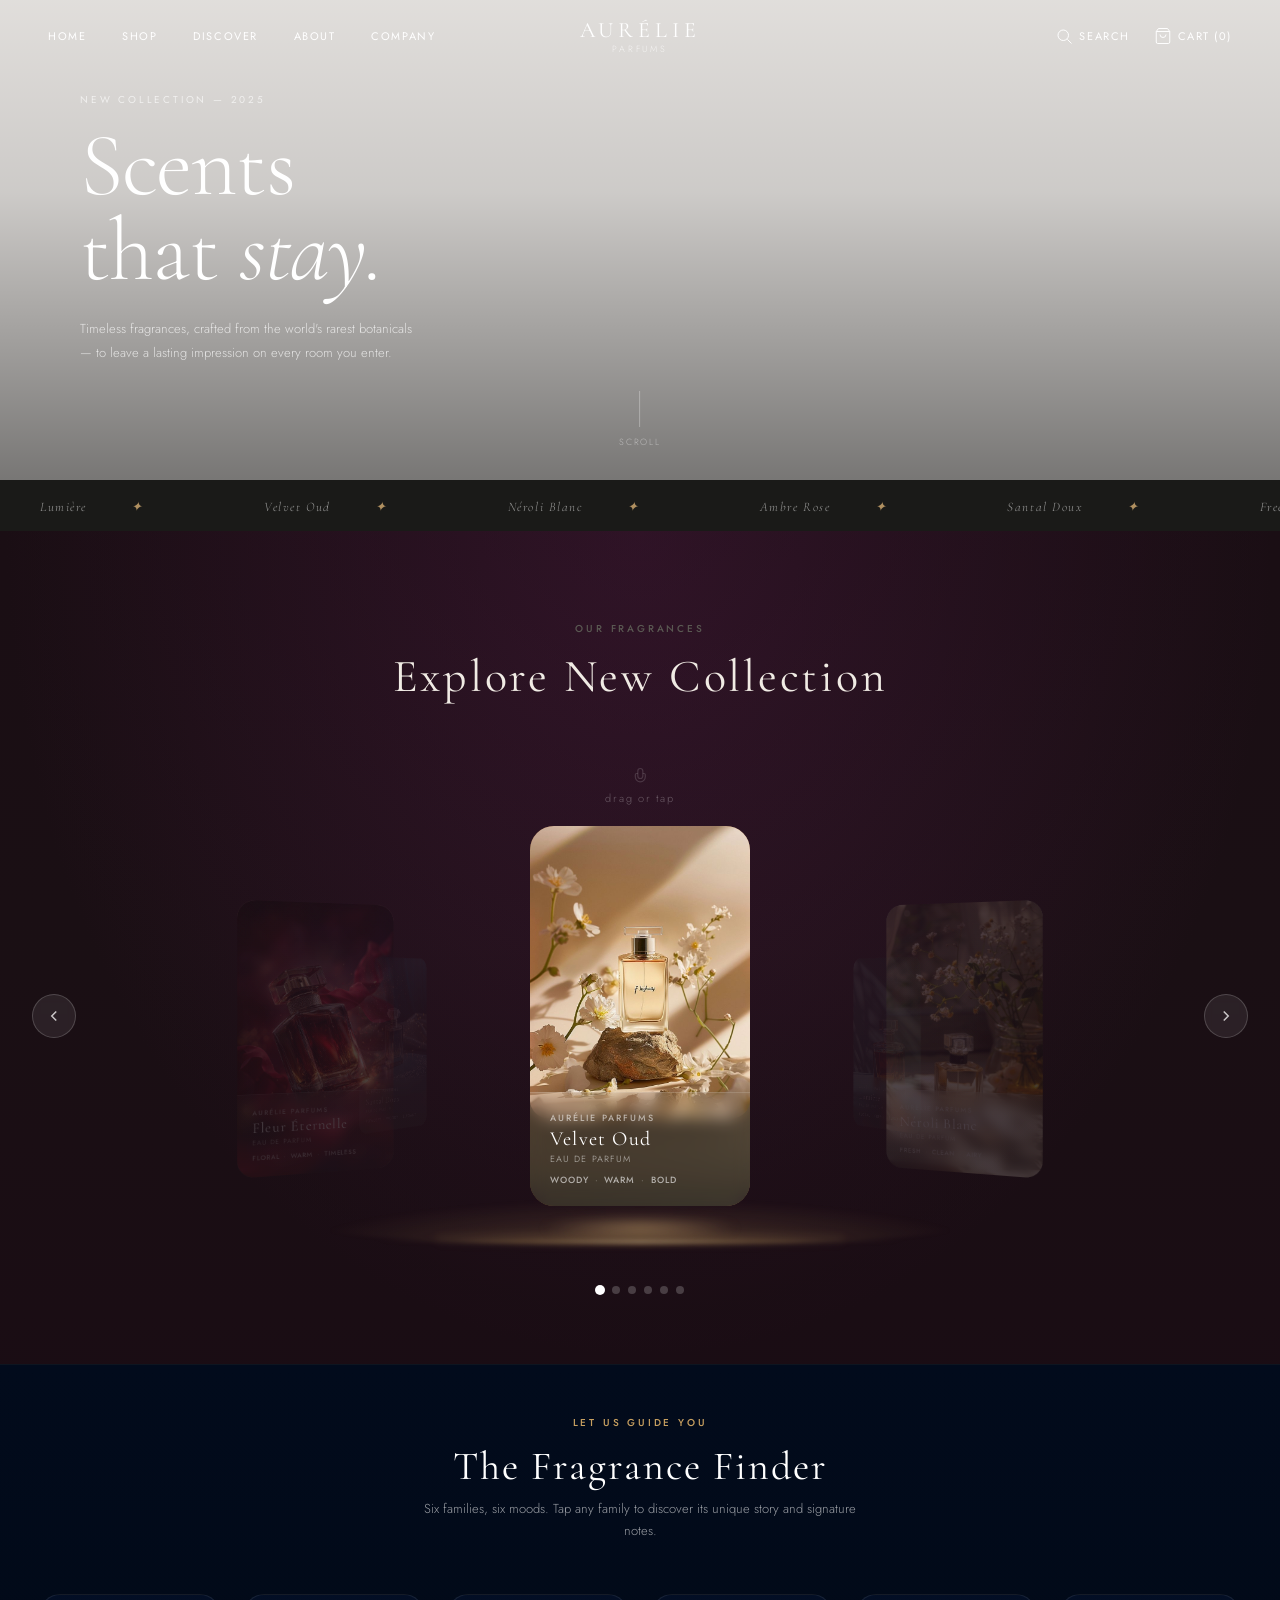
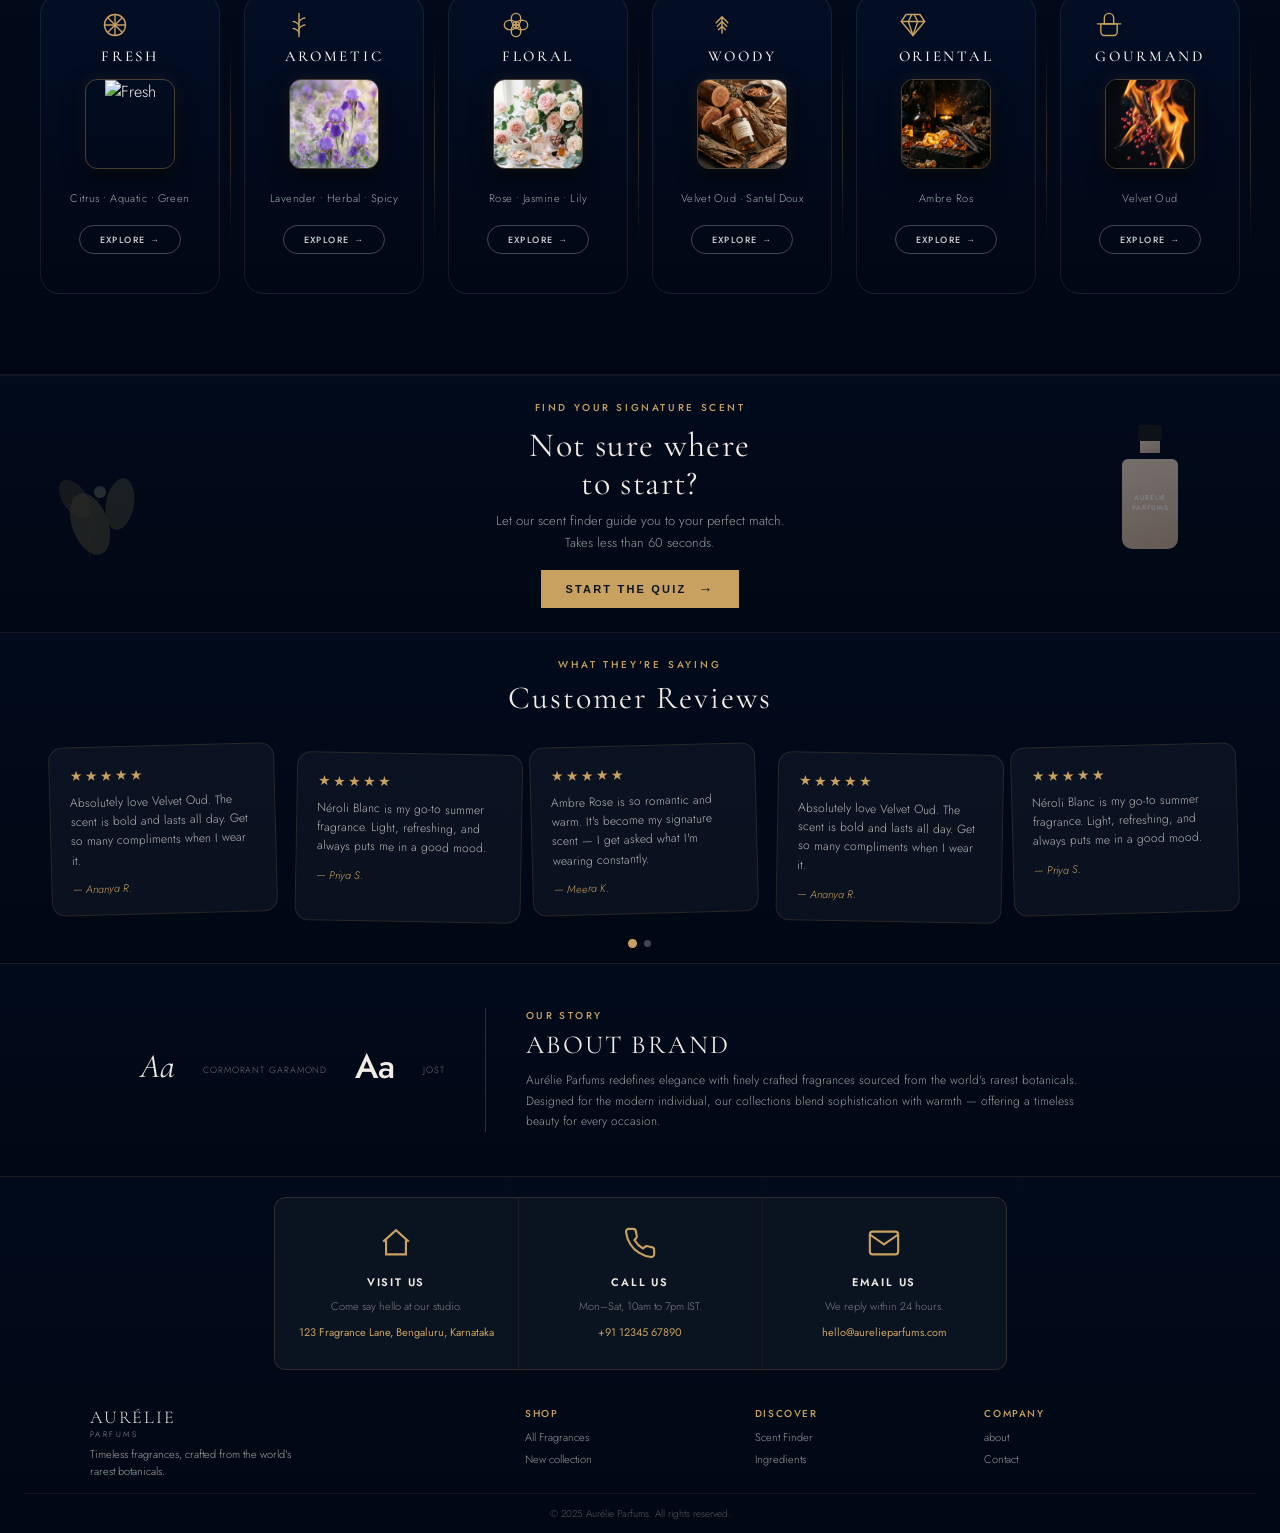
==== commit 0ddbf246: "Add files via upload" ====
--- a/index.html
+++ b/index.html
@@ -103,8 +103,8 @@
       
       aria-hidden="true"
     >
-      <source src="img/video.mp4" type="video/mp4" />
-      <source src="img/video.mp4" type="video/webm" />
+      <source src="img2/7815734-hd_1920_1080_25fps.mp4" type="video/mp4" />
+      <source src="img2/7815734-hd_1920_1080_25fps.mp4" type="video/webm" />
     </video>
  
     <!-- gradient overlay -->
@@ -180,7 +180,7 @@
     autoplay muted loop playsinline
     aria-hidden="true"
   >
-    <source src="img2/12426698-uhd_3840_2160_30fps.mp4" type="video/mp4" />
+    <source src="img2/12426698-uhd_3840_2160_30fps (1).mp4" type="video/mp4" />
   </video>
   <div class="collection-bg-overlay" aria-hidden="true"></div>
 
